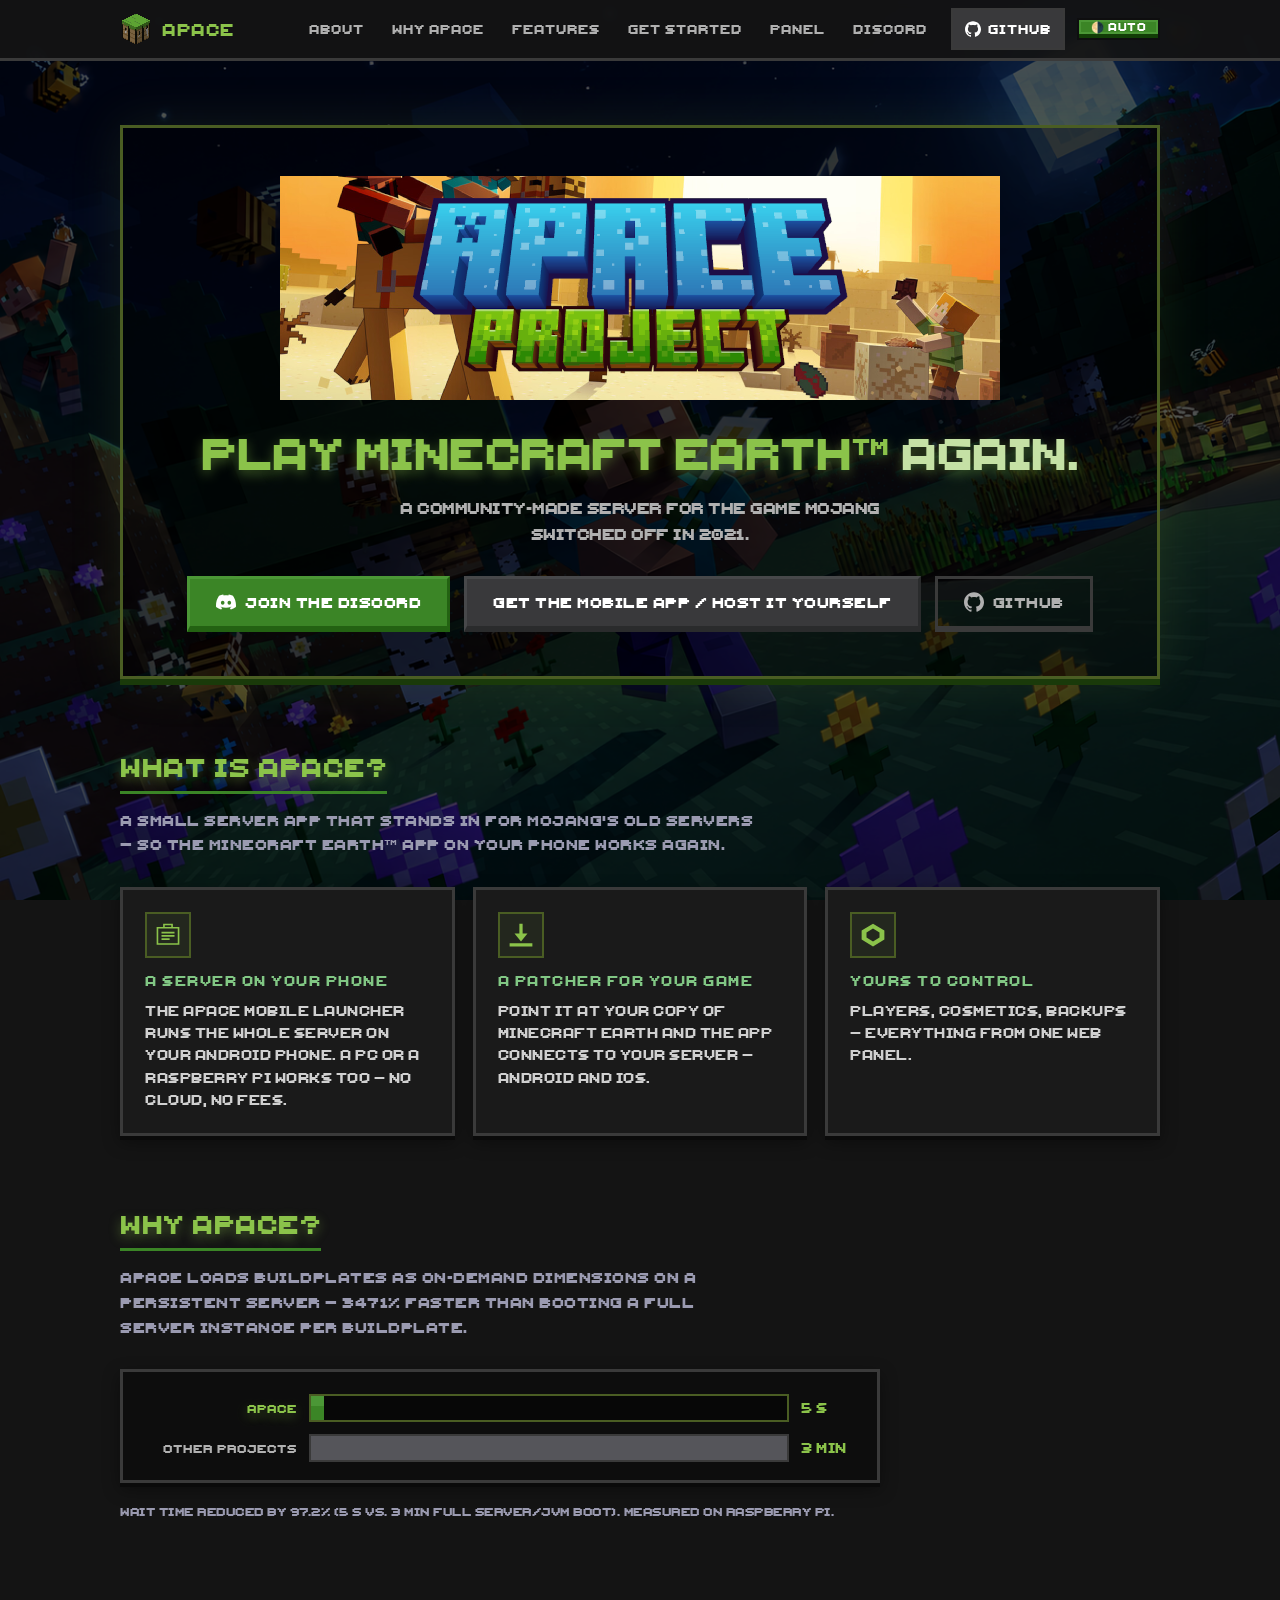
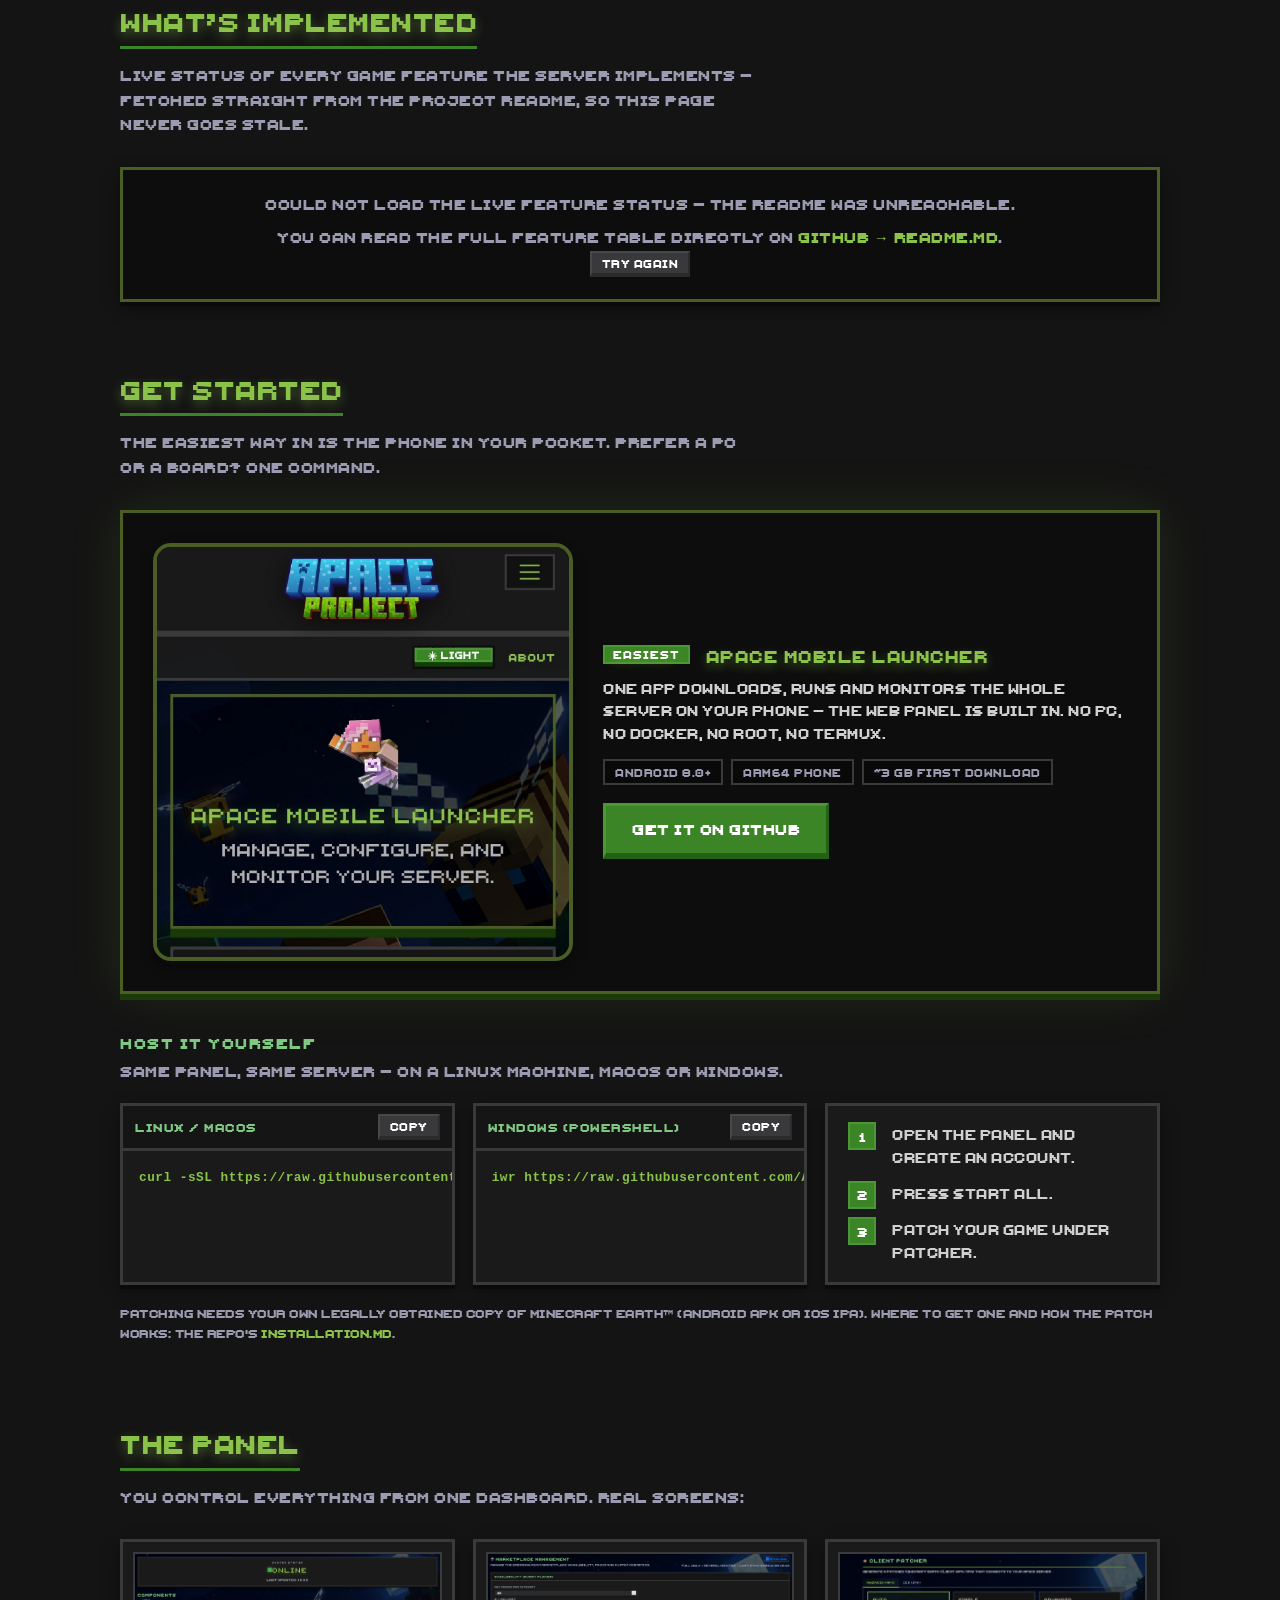
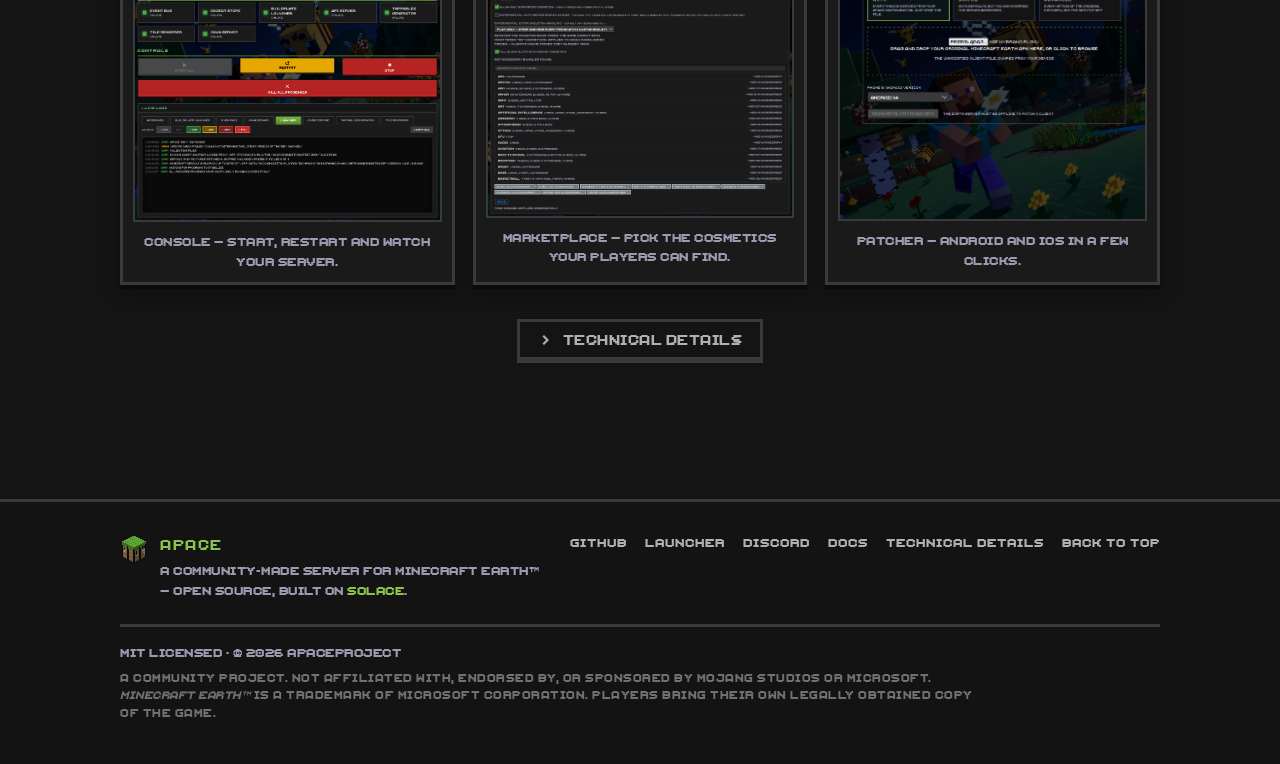
==== index.html @ 89db1a1d "SEO (canonical, twitter cards, JSON-LD, robots, sitemap, theme-color, perf hints) + live "What's imp" ====
<!DOCTYPE html>
<html lang="en">
<head>
  <meta charset="utf-8">
  <meta name="viewport" content="width=device-width, initial-scale=1.0">
  <title>Apace — Self-Hosted Minecraft Earth Server (Android &amp; iOS)</title>
  <meta name="description" content="Apace is a free, community-made, self-hosted Minecraft Earth™ server. Run your own private server on Android, a PC or a Raspberry Pi, patch your app and play again with friends.">
  <meta name="author" content="ApaceProject">
  <meta name="generator" content="hand-coded static site (no build system)">
  <link rel="canonical" href="https://apaceproject.github.io/">
  <link rel="icon" type="image/png" href="assets/Apace_Favicon.png">
  <meta property="og:title" content="Apace — Self-Hosted Minecraft Earth Server (Android &amp; iOS)">
  <meta property="og:description" content="A free, community-made, self-hosted Minecraft Earth™ server. Run your own private server on Android, a PC or a Raspberry Pi, patch your app and play again with friends.">
  <meta property="og:type" content="website">
  <meta property="og:url" content="https://apaceproject.github.io/">
  <meta property="og:image" content="https://apaceproject.github.io/assets/Apace_Banner.png">
  <meta property="og:site_name" content="Apace">
  <meta name="twitter:card" content="summary_large_image">
  <meta name="twitter:title" content="Apace — Self-Hosted Minecraft Earth Server (Android &amp; iOS)">
  <meta name="twitter:description" content="A free, community-made, self-hosted Minecraft Earth™ server. Run your own private server on Android, a PC or a Raspberry Pi, patch your app and play again with friends.">
  <meta name="twitter:image" content="https://apaceproject.github.io/assets/Apace_Banner.png">
  <!-- Theme colors follow the system: the default palette is the dark charcoal
       one, and the system-dark palette (html.dark / dusk jungle green) is what
       auto mode applies when prefers-color-scheme is dark. -->
  <meta name="theme-color" media="(prefers-color-scheme: light)" content="#141414">
  <meta name="theme-color" media="(prefers-color-scheme: dark)" content="#2b3a1f">
  <script type="application/ld+json">
  {
    "@context": "https://schema.org",
    "@graph": [
      {
        "@type": "WebSite",
        "@id": "https://apaceproject.github.io/#website",
        "url": "https://apaceproject.github.io/",
        "name": "Apace",
        "description": "A community-made, self-hosted Minecraft Earth server.",
        "publisher": { "@id": "https://apaceproject.github.io/#app" }
      },
      {
        "@type": "SoftwareApplication",
        "@id": "https://apaceproject.github.io/#app",
        "name": "Apace",
        "url": "https://apaceproject.github.io/",
        "applicationCategory": "ServerApplication",
        "operatingSystem": "Android, Linux, macOS, Windows",
        "softwareVersion": "0.1",
        "description": "A free, community-made, self-hosted Minecraft Earth™ server. Run your own private server on Android, a PC or a Raspberry Pi, patch the Minecraft Earth app on Android or iOS, and play again with friends.",
        "license": "https://spdx.org/licenses/MIT.html",
        "author": { "@type": "Organization", "name": "ApaceProject", "url": "https://github.com/ApaceProject" },
        "offers": { "@type": "Offer", "price": "0", "priceCurrency": "USD" }
      }
    ]
  }
  </script>
  <!-- Perf: the Minecraft faces live in CSS, so they are late-discovered;
       preload both (they are the primary text font, ~250 KB combined).
       crossorigin is required on font preloads even when same-origin. -->
  <link rel="preload" as="font" type="font/ttf" href="assets/fonts/minecraftfive-regular.ttf" crossorigin>
  <link rel="preload" as="font" type="font/ttf" href="assets/fonts/minecraftfive-bold.ttf" crossorigin>
  <!-- The "What's implemented" section fetches the README from here at runtime -->
  <link rel="preconnect" href="https://raw.githubusercontent.com" crossorigin>
  <link rel="stylesheet" href="style.css">
  <script>
    // Theme button — same mechanism as the Apace panel: html.dark class +
    // localStorage("darkMode"). Runs before first paint to avoid a flash.
    // The button CYCLES: light -> dark -> auto (follow the system) -> light.
    // Default (no stored choice) is AUTO: the site follows the system's
    // light/dark scheme, live. Clicking cycles to a locked theme and back.
    (function () {
      var root = document.documentElement;
      var mq = window.matchMedia ? window.matchMedia('(prefers-color-scheme: dark)') : null;

      function readMode() {
        try {
          var v = localStorage.getItem('darkMode');
          return v === 'true' ? 'dark' : (v === 'false' ? 'light' : 'auto');
        } catch (e) { return 'auto'; }
      }

      function applyAuto() {
        root.classList.toggle('dark', !!(mq && mq.matches));
      }

      function setMode(mode) {
        try {
          localStorage.setItem('darkMode', mode === 'dark' ? 'true' : mode === 'light' ? 'false' : 'auto');
        } catch (e) {}
        root.classList.toggle('theme-auto', mode === 'auto');
        if (mode === 'auto') { applyAuto(); }
        else { root.classList.toggle('dark', mode === 'dark'); }
        refreshTitle();
      }

      function refreshTitle() {
        var btn = document.querySelector('.theme-btn');
        if (btn) {
          btn.title = 'Theme: ' + readMode()
            + (readMode() === 'auto' ? ' (follows your system)' : '')
            + ' — click to cycle light / dark / auto';
        }
      }

      var mode = readMode();
      root.classList.toggle('theme-auto', mode === 'auto');
      if (mode === 'dark') { root.classList.add('dark'); }
      else if (mode === 'light') { root.classList.remove('dark'); }
      else { applyAuto(); }

      // While in auto, keep following live system theme changes.
      if (mq) {
        var onChange = function () { if (readMode() === 'auto') applyAuto(); };
        if (mq.addEventListener) { mq.addEventListener('change', onChange); }
        else if (mq.addListener) { mq.addListener(onChange); }
      }

      window.toggleDarkMode = function () {
        var next = mode === 'light' ? 'dark' : (mode === 'dark' ? 'auto' : 'light');
        mode = next;
        setMode(next);
      };

      if (document.readyState === 'loading') {
        document.addEventListener('DOMContentLoaded', refreshTitle);
      } else {
        refreshTitle();
      }
    })();
  </script>
</head>
<body id="top">
  <a class="skip-link" href="#main">Skip to content</a>

  <!-- ============================== NAV ============================== -->
  <header class="topnav">
    <nav class="container topnav-inner" aria-label="Main">
      <a class="brand" href="#top">
        <img src="assets/Apace_Favicon_Compact.png" alt="" width="32" height="32">
        <span>Apace</span>
      </a>
      <button class="nav-toggle" type="button" aria-expanded="false" aria-controls="navlinks" aria-label="Toggle navigation">
        <span></span><span></span><span></span>
      </button>
      <div class="nav-links" id="navlinks">
        <a href="#about">About</a>
        <a href="#why">Why Apace</a>
        <a href="#features">Features</a>
        <a href="#start">Get started</a>
        <a href="#panel">Panel</a>
        <a href="https://discord.gg/5K8HJukMSX" target="_blank" rel="noopener">Discord</a>
        <a class="nav-github" href="https://github.com/ApaceProject/Apace" target="_blank" rel="noopener">
          <svg viewBox="0 0 24 24" aria-hidden="true" focusable="false"><path fill="currentColor" d="M12 .297c-6.63 0-12 5.373-12 12 0 5.303 3.438 9.8 8.205 11.385.6.113.82-.258.82-.577 0-.285-.01-1.04-.015-2.04-3.338.724-4.042-1.61-4.042-1.61C4.422 18.07 3.633 17.7 3.633 17.7c-1.087-.744.084-.729.084-.729 1.205.084 1.838 1.236 1.838 1.236 1.07 1.835 2.809 1.305 3.495.998.108-.776.417-1.305.76-1.605-2.665-.3-5.466-1.332-5.466-5.93 0-1.31.465-2.38 1.235-3.22-.135-.303-.54-1.523.105-3.176 0 0 1.005-.322 3.3 1.23.96-.267 1.98-.399 3-.405 1.02.006 2.04.138 3 .405 2.28-1.552 3.285-1.23 3.285-1.23.645 1.653.24 2.873.12 3.176.765.84 1.23 1.91 1.23 3.22 0 4.61-2.805 5.625-5.475 5.92.42.36.81 1.096.81 2.22 0 1.606-.015 2.896-.015 3.286 0 .315.21.69.825.57C20.565 22.092 24 17.592 24 12.297c0-6.627-5.373-12-12-12"/></svg>
          GitHub
        </a>
        <button class="theme-btn" type="button" onclick="toggleDarkMode()" title="Theme — click to cycle light / dark / auto">
          <span class="dmb-moon">☀ LIGHT</span>
          <span class="dmb-sun">🌙 DARK</span>
          <span class="dmb-auto">🌗 AUTO</span>
        </button>
      </div>
    </nav>
  </header>

  <main id="main">
    <!-- ============================== HERO ============================== -->
    <section class="hero">
      <div class="container">
        <div class="hero-panel">
          <img class="hero-banner" src="assets/Apace_Banner.png"
               alt="Apace banner artwork" width="2048" height="638" fetchpriority="high">
          <h1>Play Minecraft Earth&trade; <span class="glow">again.</span></h1>
          <p class="lead">
            A community-made server for the game Mojang switched off in 2021.
          </p>
          <div class="hero-actions">
            <a class="btn btn-primary btn-lg" href="https://discord.gg/5K8HJukMSX" target="_blank" rel="noopener">
              <svg class="btn-icon" viewBox="0 0 24 24" aria-hidden="true" focusable="false"><path fill="currentColor" d="M20.317 4.3698a19.7913 19.7913 0 00-4.8851-1.5152.0741.0741 0 00-.0785.0371c-.211.3753-.4447.8648-.6083 1.2495-1.8447-.2762-3.68-.2762-5.4868 0-.1636-.3933-.4058-.8742-.6177-1.2495a.077.077 0 00-.0785-.037 19.7363 19.7363 0 00-4.8852 1.515.0699.0699 0 00-.0321.0277C.5334 9.0458-.319 13.5799.0992 18.0578a.0824.0824 0 00.0312.0561c2.0528 1.5076 4.0413 2.4228 5.9929 3.0294a.0777.0777 0 00.0842-.0276c.4616-.6304.8731-1.2952 1.226-1.9942a.076.076 0 00-.0416-.1057c-.6528-.2476-1.2743-.5495-1.8722-.8923a.077.077 0 01-.0076-.1277c.1258-.0943.2517-.1923.3718-.2914a.0743.0743 0 01.0776-.0105c3.9278 1.7933 8.18 1.7933 12.0614 0a.0739.0739 0 01.0785.0095c.1202.099.246.1981.3728.2924a.077.077 0 01-.0066.1276 12.2986 12.2986 0 01-1.873.8914.0766.0766 0 00-.0407.1067c.3604.698.7719 1.3628 1.225 1.9932a.076.076 0 00.0842.0286c1.961-.6067 3.9495-1.5219 6.0023-3.0294a.077.077 0 00.0313-.0552c.5004-5.177-.8382-9.6739-3.5485-13.6604a.061.061 0 00-.0312-.0286zM8.02 15.3312c-1.1825 0-2.1569-1.0857-2.1569-2.419 0-1.3332.9555-2.4189 2.157-2.4189 1.2108 0 2.1757 1.0952 2.1568 2.419 0 1.3332-.9555 2.4189-2.1569 2.4189zm7.9748 0c-1.1825 0-2.1569-1.0857-2.1569-2.419 0-1.3332.9554-2.4189 2.1569-2.4189 1.2108 0 2.1757 1.0952 2.1568 2.419 0 1.3332-.946 2.4189-2.1568 2.4189Z"/></svg>
              Join the Discord
            </a>
            <a class="btn btn-secondary btn-lg" href="#start">Get the mobile app / Host it yourself</a>
            <a class="btn btn-ghost btn-lg" href="https://github.com/ApaceProject/Apace" target="_blank" rel="noopener">
              <svg class="btn-icon" viewBox="0 0 24 24" aria-hidden="true" focusable="false"><path fill="currentColor" d="M12 .297c-6.63 0-12 5.373-12 12 0 5.303 3.438 9.8 8.205 11.385.6.113.82-.258.82-.577 0-.285-.01-1.04-.015-2.04-3.338.724-4.042-1.61-4.042-1.61C4.422 18.07 3.633 17.7 3.633 17.7c-1.087-.744.084-.729.084-.729 1.205.084 1.838 1.236 1.838 1.236 1.07 1.835 2.809 1.305 3.495.998.108-.776.417-1.305.76-1.605-2.665-.3-5.466-1.332-5.466-5.93 0-1.31.465-2.38 1.235-3.22-.135-.303-.54-1.523.105-3.176 0 0 1.005-.322 3.3 1.23.96-.267 1.98-.399 3-.405 1.02.006 2.04.138 3 .405 2.28-1.552 3.285-1.23 3.285-1.23.645 1.653.24 2.873.12 3.176.765.84 1.23 1.91 1.23 3.22 0 4.61-2.805 5.625-5.475 5.92.42.36.81 1.096.81 2.22 0 1.606-.015 2.896-.015 3.286 0 .315.21.69.825.57C20.565 22.092 24 17.592 24 12.297c0-6.627-5.373-12-12-12"/></svg>
              GitHub
            </a>
          </div>
        </div>
      </div>
    </section>

    <!-- ============================= ABOUT ============================== -->
    <section id="about" class="section">
      <div class="container">
        <h2>What is Apace?</h2>
        <p class="section-sub">
          A small server app that stands in for Mojang's old servers — so the
          Minecraft Earth&trade; app on your phone works again.
        </p>
        <div class="grid cards-3">
          <article class="card">
            <div class="icon-box">
              <svg viewBox="0 0 16 16" aria-hidden="true" focusable="false"><path fill="currentColor" d="M5 1h6v2h4v11H1V3h4V1zm1 1v1h4V2H6zM2 4v9h12V4H2zm2 2h8v1H4V6zm0 2h8v1H4V8zm0 2h5v1H4v-1z"/></svg>
            </div>
            <h3>A server on your phone</h3>
            <p>The Apace Mobile Launcher runs the whole server on your Android phone. A PC or a Raspberry Pi works too — no cloud, no fees.</p>
          </article>
          <article class="card">
            <div class="icon-box">
              <svg viewBox="0 0 16 16" aria-hidden="true" focusable="false"><path fill="currentColor" d="M7 1h2v6h3l-4 5-4-5h3zM1 13h14v2H1z"/></svg>
            </div>
            <h3>A patcher for your game</h3>
            <p>Point it at your copy of Minecraft Earth and the app connects to your server — Android and iOS.</p>
          </article>
          <article class="card">
            <div class="icon-box">
              <svg viewBox="0 0 16 16" aria-hidden="true" focusable="false"><path fill="currentColor" fill-rule="evenodd" d="M8 1l7 4.2v5.6L8 15 1 10.8V5.2L8 1zm0 3L4 6.4v3.2L8 12l4-2.4V6.4L8 4z"/></svg>
            </div>
            <h3>Yours to control</h3>
            <p>Players, cosmetics, backups — everything from one web panel.</p>
          </article>
        </div>
      </div>
    </section>

    <!-- ============================ WHY APACE =========================== -->
    <section id="why" class="section">
      <div class="container">
        <h2>Why Apace?</h2>
        <p class="section-sub">
          Apace loads buildplates as on-demand dimensions on a persistent server — 3471% faster than booting a full server instance per buildplate.
        </p>
        <div class="chart" role="img" aria-label="Buildplate load time comparison: Apace 5 seconds, Other Projects 3 minutes">
          <div class="bar-row top">
            <span class="bar-label">Apace</span>
            <div class="bar-track"><div class="bar-fill" style="width:2.8%"></div></div>
            <span class="bar-count">5 s</span>
          </div>
          <div class="bar-row">
            <span class="bar-label">Other Projects</span>
            <div class="bar-track"><div class="bar-fill alt" style="width:100%"></div></div>
            <span class="bar-count">3 min</span>
          </div>
        </div>
        <p class="small-note">
          Wait time reduced by 97.2% (5&nbsp;s vs. 3&nbsp;min full server/JVM boot). Measured on Raspberry Pi.
        </p>
      </div>
    </section>

    <!-- ===================== WHAT'S IMPLEMENTED ========================= -->
    <!-- Live feature status, parsed from the repo README at runtime.
         Static placeholder below is what you get without JS / before
         the fetch resolves; features.js replaces it after page load. -->
    <section id="features" class="section">
      <div class="container">
        <h2>What&rsquo;s implemented</h2>
        <p class="section-sub">
          Live status of every game feature the server implements — fetched
          straight from the project README, so this page never goes stale.
        </p>
        <div class="feat-status" id="featStatus" aria-live="polite">
          <div class="feat-msg">
            <p>Feature status loads after the page renders. No JavaScript?
            Read the <a href="https://github.com/ApaceProject/Apace#features" target="_blank" rel="noopener">feature table on GitHub</a>.</p>
          </div>
        </div>
      </div>
    </section>

    <!-- ============================= START ============================== -->
    <section id="start" class="section">
      <div class="container">
        <h2>Get started</h2>
        <p class="section-sub">
          The easiest way in is the phone in your pocket. Prefer a PC or a board?
          One command.
        </p>

        <!-- ─── 1 · The mobile app — the flagship path ─── -->
        <div class="app-hero" id="mobile-app">
          <div class="phone-frame">
            <img src="assets/launcher-app.jpg" alt="Apace Mobile Launcher running on an Android phone: app header, welcome banner and getting-started card" width="1216" height="1210" loading="lazy">
          </div>
          <div class="app-hero-copy">
            <h3><span class="badge">Easiest</span> Apace Mobile Launcher</h3>
            <p>
              One app downloads, runs and monitors the whole server on your phone —
              the web panel is built in. No PC, no Docker, no root, no Termux.
            </p>
            <ul class="chips" aria-label="Requirements">
              <li>Android 8.0+</li>
              <li>ARM64 phone</li>
              <li>~3&nbsp;GB first download</li>
            </ul>
            <div class="hero-actions app-actions">
              <a class="btn btn-primary btn-lg" href="https://github.com/ApaceProject/Apace-Launcher" target="_blank" rel="noopener">Get it on GitHub</a>
            </div>
          </div>
        </div>

        <!-- ─── 2 · Self-hosting ─── -->
        <div class="host-block">
          <h3>Host it yourself</h3>
          <p class="host-sub">
            Same panel, same server — on a Linux machine, macOS or Windows.
          </p>
          <div class="grid cards-3 start-grid">
            <div class="codeblock">
              <div class="codeblock-head">
                <span>Linux / macOS</span>
                <button class="btn btn-sm btn-secondary" type="button" data-copy="curl -sSL https://raw.githubusercontent.com/ApaceProject/Apace/main/install.sh | bash">Copy</button>
              </div>
              <pre><code>curl -sSL https://raw.githubusercontent.com/ApaceProject/Apace/main/install.sh | bash</code></pre>
            </div>
            <div class="codeblock">
              <div class="codeblock-head">
                <span>Windows (PowerShell)</span>
                <button class="btn btn-sm btn-secondary" type="button" data-copy="iwr https://raw.githubusercontent.com/ApaceProject/Apace/main/install.ps1 | iex">Copy</button>
              </div>
              <pre><code>iwr https://raw.githubusercontent.com/ApaceProject/Apace/main/install.ps1 | iex</code></pre>
            </div>
            <div class="start-steps">
              <ol class="steps">
                <li>Open the panel and create an account.</li>
                <li>Press <strong>Start All</strong>.</li>
                <li>Patch your game under <strong>Patcher</strong>.</li>
              </ol>
            </div>
          </div>
          <p class="small-note">
            Patching needs your own legally obtained copy of Minecraft Earth&trade;
            (Android APK or iOS IPA). Where to get one and how the patch works:
            the repo's
            <a href="https://github.com/ApaceProject/Apace/blob/main/Installation.md" target="_blank" rel="noopener">Installation.md</a>.
          </p>
        </div>
      </div>
    </section>

    <!-- ============================= PANEL ============================== -->
    <section id="panel" class="section">
      <div class="container">
        <h2>The panel</h2>
        <p class="section-sub">
          You control everything from one dashboard. Real screens:
        </p>
        <div class="shots">
          <figure class="shot">
            <img src="assets/panel-console.png" alt="Apace web panel console: system status, controls and live server logs" width="1426" height="1246" loading="lazy">
            <figcaption>Console — start, restart and watch your server.</figcaption>
          </figure>
          <figure class="shot">
            <img src="assets/panel-marketplace.png" alt="Apace web panel marketplace manager for cosmetics and character creator bundles" width="1455" height="1248" loading="lazy">
            <figcaption>Marketplace — pick the cosmetics your players can find.</figcaption>
          </figure>
          <figure class="shot">
            <img src="assets/panel-patcher.png" alt="Apace web panel patcher page for preparing Android and iOS game clients" width="1253" height="1090" loading="lazy">
            <figcaption>Patcher — Android and iOS in a few clicks.</figcaption>
          </figure>
        </div>
      </div>
    </section>

    <!-- ==================== TECHNICAL DETAILS (hidden) =================== -->
    <div class="tech-wrap" id="tech-details">
      <div class="container">
        <button class="btn btn-ghost tech-toggle" type="button" aria-expanded="false" aria-controls="techPanel">
          <svg class="chev" viewBox="0 0 16 16" aria-hidden="true" focusable="false"><path fill="currentColor" d="M6 3l5 5-5 5-1.5-1.5L8 8 4.5 4.5 6 3z"/></svg>
          Technical details
        </button>
        <div class="tech-panel" id="techPanel" hidden>
          <p class="tech-lead">
            For the curious and the skeptical — what is actually running when you
            press Start.
          </p>
          <div class="grid cards-3">
            <article class="card">
              <h3>Server stack</h3>
              <p>An ASP.NET&nbsp;Core (.NET&nbsp;10) web panel and API, with a Fabric mod
              running inside a Minecraft Java server as the game backbone. Ships as
              Docker images (<code>ghcr.io/apaceproject/apace</code>), deploys via
              Docker Compose or the install script, and can update itself in place
              from the panel. Ports: <code>5000</code> panel · <code>1808</code> API ·
              <code>19132/udp</code> Bedrock join.</p>
            </article>
            <article class="card">
              <h3>Client patcher</h3>
              <p>Rebuilds your own copy of Minecraft Earth&trade; 0.33.0: apktool
              decode/rebuild, <code>aapt2</code> + <code>zipalign</code> shipped in the
              image, uber-apk-signer re-sign. Every server endpoint is rewritten —
              locator, XAL/SISU sign-in, Xbox&nbsp;Live, PlayFab. On iOS the IPA is
              re-packed and its binaries pseudo-signed with <code>ldid</code> so the
              Xbox keychain entitlements survive a Sideloadly/SideStore re-sign.</p>
            </article>
            <article class="card">
              <h3>Mobile launcher</h3>
              <p>An Android app that boots Ubuntu ARM64 under PRoot, adds OpenJDK&nbsp;17
              and the .NET&nbsp;10 runtime, then runs the real server and shows the panel
              in an immersive WebView. The Dev channel applies the full
              <code>ghcr.io</code> image filesystem (layer-cached, so updates download
              only what changed). <code>targetSdk 28</code> is intentional — like
              Termux, so PRoot may <code>exec()</code> from app storage.</p>
            </article>
            <article class="card">
              <h3>Continuous builds</h3>
              <p>GitHub&nbsp;Actions builds a multi-arch (amd64&nbsp;+&nbsp;arm64) Docker image on
              every push to <code>dev</code>, and the launcher APK on every push to the
              launcher repo. Every change lands in public history — nothing ships
              from a black box.</p>
            </article>
            <article class="card">
              <h3>Open source</h3>
              <p>MIT-licensed, community-driven, built on
              <a href="https://github.com/Earth-Restored/Solace" target="_blank" rel="noopener">Solace</a>.
              Third-party components (PRoot, Ubuntu, .NET, OpenJDK) stay under their
              own licenses.</p>
            </article>
          </div>
        </div>
      </div>
    </div>
  </main>

  <!-- ============================== FOOTER ============================ -->
  <footer class="footer">
    <div class="container footer-inner">
      <div class="footer-brand">
        <img src="assets/Apace_Favicon_Compact.png" alt="" width="28" height="28">
        <div>
          <strong>Apace</strong>
          <p>A community-made server for Minecraft Earth&trade; — open source, built on <a href="https://github.com/Earth-Restored/Solace" target="_blank" rel="noopener">Solace</a>.</p>
        </div>
      </div>
      <nav class="footer-links" aria-label="Footer">
        <a href="https://github.com/ApaceProject/Apace" target="_blank" rel="noopener">GitHub</a>
        <a href="https://github.com/ApaceProject/Apace-Launcher" target="_blank" rel="noopener">Launcher</a>
        <a href="https://discord.gg/5K8HJukMSX" target="_blank" rel="noopener">Discord</a>
        <a href="https://github.com/ApaceProject/Apace/blob/main/README.md" target="_blank" rel="noopener">Docs</a>
        <a href="#tech-details">Technical details</a>
        <a href="#top">Back to top</a>
      </nav>
      <div class="footer-bottom">
        <div class="footer-legal">
          <p>MIT Licensed &middot; &copy; <span id="year">2026</span> ApaceProject</p>
          <p class="disclaimer">
            A community project. Not affiliated with, endorsed by, or sponsored by Mojang Studios or Microsoft.
            <em>Minecraft Earth&trade;</em> is a trademark of Microsoft Corporation. Players bring their own legally obtained copy of the game.
          </p>
        </div>
      </div>
    </div>
  </footer>

  <script>
    (function () {
      'use strict';
      // Mobile navigation
      var toggle = document.querySelector('.nav-toggle');
      var links = document.getElementById('navlinks');
      if (toggle && links) {
        toggle.addEventListener('click', function () {
          var open = links.classList.toggle('open');
          toggle.setAttribute('aria-expanded', open ? 'true' : 'false');
        });
        links.addEventListener('click', function (e) {
          if (e.target && e.target.tagName === 'A') {
            links.classList.remove('open');
            toggle.setAttribute('aria-expanded', 'false');
          }
        });
      }
      // Copy buttons on code blocks
      document.querySelectorAll('[data-copy]').forEach(function (btn) {
        btn.addEventListener('click', function () {
          var text = btn.getAttribute('data-copy');
          var done = function () {
            var old = btn.textContent;
            btn.textContent = '\u2713 Copied';
            btn.disabled = true;
            setTimeout(function () { btn.textContent = old; btn.disabled = false; }, 1600);
          };
          if (navigator.clipboard && navigator.clipboard.writeText) {
            navigator.clipboard.writeText(text).then(done, done);
          } else {
            var ta = document.createElement('textarea');
            ta.value = text;
            document.body.appendChild(ta);
            ta.select();
            try { document.execCommand('copy'); } catch (err) {}
            document.body.removeChild(ta);
            done();
          }
        });
      });
      // Technical details — click-to-reveal (collapsed by default, never
      // reachable by scrolling alone)
      var techBtn = document.querySelector('.tech-toggle');
      var techPanel = document.getElementById('techPanel');
      function openTech() {
        if (!techBtn || !techPanel || !techPanel.hidden) return;
        techPanel.hidden = false;
        techBtn.setAttribute('aria-expanded', 'true');
        techBtn.classList.add('open');
      }
      function closeTech() {
        if (!techBtn || !techPanel || techPanel.hidden) return;
        techPanel.hidden = true;
        techBtn.setAttribute('aria-expanded', 'false');
        techBtn.classList.remove('open');
      }
      if (techBtn && techPanel) {
        techBtn.addEventListener('click', function () {
          if (techPanel.hidden) { openTech(); } else { closeTech(); }
        });
        // Opening via the footer link / a shared #tech-details link still
        // requires the reveal to happen — expand when the hash targets it.
        var checkHash = function () {
          if (location.hash === '#tech-details') { openTech(); }
        };
        window.addEventListener('hashchange', checkHash);
        checkHash();
      }
      // Footer year
      var year = document.getElementById('year');
      if (year) year.textContent = String(new Date().getFullYear());
    })();
  </script>
  <!-- Live "What's implemented" section — deferred, never blocks render -->
  <script src="features.js" defer></script>
</body>
</html>
---- style.css ----
/* ============================================================
   Apace landing — style.css (redesign)
   Same panel identity (dark jungle green, pixel bevels, Minecraft
   font) — lighter content, more air, simpler shapes.
     bg #141414 · surface #1a1a1a · borders #3a3a3a
     primary #3B8526 / hover #4B9736 / active #236212
     accent text #8bc34a (hover #aed581) · headings #81c784
     muted #9a9ab0 · lead #b0b0b0
   ============================================================ */

/* ---------- Fonts: same Minecraft Five faces the panel loads (local) ---------- */
@font-face {
    font-family: 'Minecraft';
    src: url('assets/fonts/minecraftfive-regular.ttf') format('truetype');
    font-weight: 400;
    font-style: normal;
    font-display: swap;
}

@font-face {
    font-family: 'Minecraft';
    src: url('assets/fonts/minecraftfive-bold.ttf') format('truetype');
    font-weight: 700;
    font-style: normal;
    font-display: swap;
}

/* ---------- Tokens (Dark default) ---------- */
:root {
    --bg: #141414;
    --surface: #1a1a1a;
    --surface-2: #2a2a2a;
    --panel-tint: rgba(0, 0, 0, 0.35);
    --overlay: rgba(0, 0, 0, 0.68);
    --nav-bg: rgba(20, 20, 20, 0.92);
    --nav-mobile-bg: rgba(20, 20, 20, 0.98);
    --footer-bg: rgba(20, 20, 20, 0.95);
    --bg-image: url('assets/backgrounds/dark.png');
    --btn-2: #39393B;
    --btn-2-hover: #47484A;
    --btn-2-active: #2A2B2C;
    --btn-2-text: #fff;
    --border: #3a3a3a;
    --border-accent: #4a5d23;
    --primary: #3B8526;
    --primary-hover: #4B9736;
    --primary-active: #236212;
    --accent: #8bc34a;
    --accent-hover: #aed581;
    --accent-soft: #81c784;
    --hero-glow-word: #c5e1a5;
    --text: #e0e0e0;
    --text-body: #d0d0d0;
    --muted: #9a9ab0;
    --lead: #b0b0b0;
    --disclaimer: #707070;
    --icon-box-bg: rgba(139, 195, 74, 0.08);
    --code-head-bg: rgba(0, 0, 0, 0.2);
    --track-bg: rgba(0, 0, 0, 0.45);
    --chip-bg: rgba(0, 0, 0, 0.3);
    --bar-alt: #55555a;
    --glow: 0 4px 12px rgba(139, 195, 74, 0.4);
    --shadow-card: 0 4px 0 #0a0a0a, 0 6px 16px rgba(0, 0, 0, 0.4);
    --shadow-hero: 0 6px 0 #1a3a0a, 0 0 50px rgba(139, 195, 74, 0.12);
    --font: 'Minecraft', 'Helvetica Neue', Helvetica, Arial, sans-serif;
}

/* ---------- Dusk theme (html.dark) — the Apace panel's alternate theme,
   toggled by the same .dark class + localStorage("darkMode") as the panel ---------- */
html.dark {
    --bg: #2b3a1f;
    --surface: #38492a;
    --surface-2: #2f3d24;
    --panel-tint: rgba(40, 54, 28, 0.92);
    --overlay: rgba(20, 30, 10, 0.35);
    --nav-bg: rgba(40, 54, 28, 0.95);
    --nav-mobile-bg: rgba(40, 54, 28, 0.98);
    --footer-bg: rgba(40, 54, 28, 0.95);
    --bg-image: linear-gradient(rgba(20, 30, 10, 0.55), rgba(20, 30, 10, 0.55)),
        url('assets/backgrounds/light.png');
    --btn-2: #46562f;
    --btn-2-hover: #566b39;
    --btn-2-active: #354421;
    --btn-2-text: #eef0e6;
    --border: #5a6a3a;
    --border-accent: #6a7a45;
    --primary: #3B8526;
    --primary-hover: #4B9736;
    --primary-active: #236212;
    --accent: #cdeb8a;
    --accent-hover: #d4ff7a;
    --accent-soft: #cdeb8a;
    --hero-glow-word: #d4ff7a;
    --text: #eef0e6;
    --text-body: #dfe4cd;
    --muted: #a8b18a;
    --lead: #cfd8be;
    --disclaimer: #7d8660;
    --icon-box-bg: rgba(206, 235, 138, 0.1);
    --code-head-bg: rgba(0, 0, 0, 0.15);
    --track-bg: rgba(0, 0, 0, 0.3);
    --chip-bg: rgba(0, 0, 0, 0.25);
    --bar-alt: #6a7a52;
    --glow: 0 4px 12px rgba(206, 235, 138, 0.35);
    --shadow-card: 0 6px 0 #1c2613, 0 8px 20px rgba(0, 0, 0, 0.3);
    --shadow-hero: 0 6px 0 #24331a, 0 0 50px rgba(206, 235, 138, 0.12);
}

/* ---------- Base ---------- */
*, *::before, *::after { box-sizing: border-box; }

html {
    font-size: 15px;
    scroll-behavior: smooth;
}

body {
    margin: 0;
    font-family: var(--font);
    font-weight: 700;
    letter-spacing: 0.5px;
    line-height: 1.65;
    color: var(--text);
    background: var(--bg);
    background-image: var(--bg-image);
    background-size: cover;
    background-position: center;
    background-attachment: fixed;
    background-repeat: no-repeat;
    -webkit-font-smoothing: antialiased;
}

/* Same dimming overlay the panel lays over its background art */
body::before {
    content: '';
    position: fixed;
    inset: 0;
    background: var(--overlay);
    pointer-events: none;
    z-index: 0;
}

header, main, footer { position: relative; z-index: 1; }

img { max-width: 100%; height: auto; image-rendering: pixelated; }

a { color: var(--accent); text-decoration: none; }
a:hover { color: var(--accent-hover); text-decoration: underline; }

h1, h2, h3, h4 { line-height: 1.25; margin: 0 0 0.6em; }

p { margin: 0 0 1em; }

code {
    background: var(--surface-2);
    color: var(--accent);
    padding: 2px 6px;
    font-size: 0.85em;
    border: 1px solid var(--border);
    font-family: 'Courier New', Courier, monospace;
    word-break: break-all;
}

::selection { background: var(--primary); color: #fff; }

:focus-visible { outline: 2px solid var(--accent); outline-offset: 2px; }

*::-webkit-scrollbar { width: 12px; }
*::-webkit-scrollbar-track { background: var(--bg); }
*::-webkit-scrollbar-thumb { background: var(--primary); border: 3px solid var(--bg); }
*::-webkit-scrollbar-thumb:hover { background: var(--primary-hover); }

.container { max-width: 1080px; margin: 0 auto; padding: 0 20px; }

.skip-link {
    position: absolute;
    left: -9999px;
    top: 0;
    background: var(--surface);
    color: var(--accent);
    padding: 8px 16px;
    border: 3px solid var(--border);
    z-index: 200;
}
.skip-link:focus { left: 8px; top: 8px; }

/* ---------- Top navigation ---------- */
.topnav {
    position: sticky;
    top: 0;
    z-index: 100;
    background: var(--nav-bg);
    backdrop-filter: blur(4px);
    border-bottom: 3px solid var(--border);
}

.topnav-inner {
    display: flex;
    align-items: center;
    justify-content: space-between;
    gap: 16px;
    min-height: 58px;
}

.brand {
    display: inline-flex;
    align-items: center;
    gap: 10px;
    font-size: 1.15rem;
    letter-spacing: 1.5px;
    text-transform: uppercase;
    color: var(--accent);
}
.brand:hover { color: var(--accent-hover); text-decoration: none; }
.brand img { width: 32px; height: 32px; }

.nav-links {
    display: flex;
    align-items: center;
    gap: 4px;
}

.nav-links a {
    color: var(--lead);
    padding: 8px 12px;
    text-transform: uppercase;
    font-size: 0.85rem;
    letter-spacing: 1px;
}
.nav-links a:hover { color: var(--accent); text-decoration: none; }

.nav-links a.nav-github {
    display: inline-flex;
    align-items: center;
    gap: 7px;
    margin-left: 8px;
    border: 2px solid var(--border);
    background: var(--btn-2);
    color: var(--btn-2-text);
}
.nav-links a.nav-github:hover { background: var(--btn-2-hover); color: var(--btn-2-text); }
.nav-links a.nav-github svg { width: 16px; height: 16px; }

/* ---------- Theme toggle button (copied from the panel's .theme-btn) ---------- */
.theme-btn {
    background: #3B8526;
    color: #fff;
    border-style: solid;
    border-color: transparent;
    border-width: 4px 4px 8px 4px;
    border-image: url('assets/button-accent-default.png') 4 4 8 4 / 4px 4px 8px 4px stretch;
    padding: 0 10px;
    cursor: pointer;
    font-size: 0.7rem;
    text-transform: uppercase;
    letter-spacing: 0.5px;
    transition: all 0.1s;
    margin-left: 8px;
    line-height: 1;
    border-radius: 0;
    font-family: inherit;
    font-weight: 700;
}

.theme-btn:hover { background: #4B9736; border-image-source: url('assets/button-accent-hover.png'); }
.theme-btn:active { background: #236212; border-width: 4px; border-image: url('assets/checkbox-checked-pressed.png') 4 / 4px stretch; margin-top: 4px; }

/* Sun/moon/auto label swap — like the panel's dark-mode button, plus the AUTO
   state of the light -> dark -> auto cycle; .theme-auto wins over .dark so the
   AUTO label shows even when auto currently renders the dark palette. */
.dmb-sun { display: none; }
.dmb-moon { display: inline; }
.dmb-auto { display: none; }
html.dark .dmb-moon { display: none; }
html.dark .dmb-sun { display: inline; }
html.theme-auto .dmb-moon { display: none; }
html.theme-auto .dmb-sun { display: none; }
html.theme-auto .dmb-auto { display: inline; }

.nav-toggle {
    display: none;
    background: none;
    border: 2px solid var(--border);
    padding: 8px 10px;
    cursor: pointer;
}
.nav-toggle span {
    display: block;
    width: 22px;
    height: 3px;
    background: var(--accent);
    margin: 4px 0;
}

/* ---------- Hero ---------- */
.hero { padding: 64px 0 8px; }

.hero-panel {
    background: var(--panel-tint);
    border: 3px solid var(--border-accent);
    box-shadow: var(--shadow-hero);
    padding: 48px 28px 44px;
    text-align: center;
}

.hero-banner {
    display: block;
    margin: 0 auto 24px;
    width: 100%;
    max-width: 720px;
}

.hero h1 {
    font-size: clamp(2rem, 5.5vw, 3rem);
    color: var(--accent);
    text-shadow: var(--glow);
    margin-bottom: 14px;
}

.hero h1 .glow { color: var(--hero-glow-word); }

.hero .lead {
    color: var(--lead);
    max-width: 560px;
    margin: 0 auto 28px;
    font-size: 1.08rem;
}

.hero-actions {
    display: flex;
    flex-wrap: wrap;
    justify-content: center;
    gap: 14px;
}

/* ---------- Buttons (pixel bevel, like the panel's border-image buttons) ---------- */
.btn {
    display: inline-flex;
    align-items: center;
    justify-content: center;
    gap: 9px;
    border-style: solid;
    border-width: 3px 3px 6px 3px;
    padding: 8px 18px;
    font-family: var(--font);
    font-weight: 700;
    font-size: 0.9rem;
    letter-spacing: 0.5px;
    text-transform: uppercase;
    text-decoration: none;
    cursor: pointer;
    transition: background 0.15s, border-color 0.15s, color 0.15s;
}

.btn:hover { text-decoration: none; }

.btn-primary {
    background: var(--primary);
    border-color: var(--primary-hover) var(--primary-active) var(--primary-active) var(--primary-hover);
    color: #fff;
}
.btn-primary:hover { background: var(--primary-hover); color: #fff; }
.btn-primary:active { background: var(--primary-active); border-color: var(--primary-active); transform: translateY(2px); }

.btn-secondary {
    background: var(--btn-2);
    border-color: var(--btn-2-hover) var(--btn-2-active) var(--btn-2-active) var(--btn-2-hover);
    color: var(--btn-2-text);
}
.btn-secondary:hover { background: var(--btn-2-hover); color: var(--btn-2-text); }
.btn-secondary:active { background: var(--btn-2-active); border-color: var(--btn-2-active); transform: translateY(2px); }

.btn-ghost {
    background: transparent;
    border-color: var(--border);
    color: var(--lead);
}
.btn-ghost:hover { border-color: var(--accent); color: var(--accent); }

.btn-lg { padding: 11px 26px; font-size: 1rem; }
.btn-sm { padding: 2px 10px; font-size: 0.75rem; border-width: 2px 2px 4px 2px; }

.btn:disabled { opacity: 0.7; cursor: wait; }

.btn-icon { width: 20px; height: 20px; }

/* ---------- Sections ---------- */
.section { padding: 64px 0 8px; }

.section h2 {
    font-size: 1.7rem;
    color: var(--accent);
    text-shadow: var(--glow);
    text-transform: uppercase;
    letter-spacing: 1.5px;
    display: inline-block;
    padding-bottom: 8px;
    border-bottom: 3px solid var(--primary);
    margin-bottom: 14px;
}

.section-sub {
    color: var(--muted);
    max-width: 640px;
    margin-bottom: 30px;
}

/* ---------- Cards ---------- */
.grid {
    display: grid;
    gap: 18px;
}

.cards-3 {
    grid-template-columns: repeat(auto-fit, minmax(240px, 1fr));
}

.card {
    background: var(--surface);
    border: 3px solid var(--border);
    box-shadow: var(--shadow-card);
    padding: 22px;
    transition: border-color 0.15s, transform 0.15s;
}

.card:hover { border-color: var(--border-accent); transform: translateY(-3px); }

.card h3 {
    color: var(--accent-soft);
    text-transform: uppercase;
    letter-spacing: 1.5px;
    font-size: 0.95rem;
    margin-bottom: 10px;
}

.card p { color: var(--text-body); font-size: 0.9rem; margin-bottom: 0; }

.icon-box {
    width: 46px;
    height: 46px;
    display: grid;
    place-items: center;
    background: var(--icon-box-bg);
    border: 2px solid var(--border-accent);
    margin-bottom: 14px;
}

.icon-box svg { width: 26px; height: 26px; color: var(--accent); }

/* ---------- Panel screenshots ---------- */
.shots {
    display: grid;
    grid-template-columns: repeat(auto-fit, minmax(300px, 1fr));
    gap: 18px;
}

.shot {
    margin: 0;
    background: var(--surface);
    border: 3px solid var(--border);
    box-shadow: var(--shadow-card);
    padding: 10px;
}

.shot img {
    display: block;
    width: 100%;
    height: auto;
    object-fit: cover;
    border: 2px solid var(--border);
    image-rendering: auto;
}

.shot figcaption {
    color: var(--muted);
    font-size: 0.8rem;
    margin-top: 10px;
    text-align: center;
}

/* ---------- What's implemented (live README data) ---------- */
/* Placeholder / error / loading panel */
.feat-msg {
    background: var(--panel-tint);
    border: 3px solid var(--border);
    box-shadow: var(--shadow-card);
    padding: 22px 24px;
    color: var(--muted);
    text-align: center;
}

.feat-msg p { margin: 0 0 8px; }
.feat-msg p:last-of-type { margin-bottom: 0; }

.feat-error { border-color: var(--border-accent); }

/* Donut + bars grid */
.feat-grid {
    display: grid;
    grid-template-columns: minmax(230px, 320px) 1fr;
    gap: 18px;
    align-items: stretch;
    margin-bottom: 18px;
}

.feat-donut {
    background: var(--surface);
    border: 3px solid var(--border-accent);
    box-shadow: var(--shadow-card);
    padding: 22px;
    display: flex;
    flex-direction: column;
    align-items: center;
    justify-content: center;
    gap: 10px;
    text-align: center;
}

.feat-donut-wrap { position: relative; width: 168px; height: 168px; }

.feat-donut-svg { width: 100%; height: 100%; display: block; }

.feat-donut-svg circle {
    fill: none;
    stroke-width: 11;
    transform: rotate(-90deg);
    transform-origin: 60px 60px;
}

.feat-donut-track { stroke: var(--track-bg); }

.feat-donut-fill {
    stroke: var(--accent);
    filter: drop-shadow(0 0 4px rgba(139, 195, 74, 0.45));
    stroke-linecap: butt;
    stroke-dasharray: 326.73;
    stroke-dashoffset: 326.73;              /* hidden until scrolled into view */
    transition: stroke-dashoffset 1.2s ease-out 0.15s;
}

.feat-status.animate .feat-donut-fill { stroke-dashoffset: var(--o, 326.73); }

.feat-donut-center {
    position: absolute;
    inset: 0;
    display: grid;
    place-content: center;
    gap: 2px;
    pointer-events: none;
}

.feat-pct {
    color: var(--accent);
    text-shadow: var(--glow);
    font-size: 2.2rem;
    line-height: 1;
}

.feat-pct-label {
    color: var(--muted);
    font-size: 0.72rem;
    text-transform: uppercase;
    letter-spacing: 1.5px;
}

.feat-total {
    color: var(--muted);
    font-size: 0.8rem;
    margin: 0;
}

/* Status bars — reuses the .bar-row / .bar-track pattern from "Why Apace" */
.feat-bars {
    background: var(--surface);
    border: 3px solid var(--border);
    box-shadow: var(--shadow-card);
    padding: 22px 24px 18px;
    display: grid;
    gap: 12px;
    align-content: center;
}

.feat-bars .bar-fill { width: 0; transition: width 0.9s ease-out 0.25s; }
.feat-status.animate .feat-bars .bar-fill { width: var(--w, 0%); }

.fstat-fill-done    { background: var(--accent); }
.fstat-fill-wip     { background: #d9a520; }
.fstat-fill-not     { background: #d95d5d; }
.fstat-fill-unclear { background: var(--bar-alt); }

.feat-bars-note {
    color: var(--muted);
    font-size: 0.8rem;
    margin: 4px 0 0;
}

/* Feature table */
.feat-table {
    width: 100%;
    border-collapse: collapse;
    background: var(--surface);
    border: 3px solid var(--border);
    box-shadow: var(--shadow-card);
    font-size: 0.85rem;
}

.feat-table thead th {
    text-align: left;
    background: var(--code-head-bg);
    border-bottom: 3px solid var(--border);
    color: var(--accent-soft);
    text-transform: uppercase;
    letter-spacing: 1.5px;
    font-size: 0.72rem;
    padding: 10px 14px;
}

.feat-table tbody th,
.feat-table tbody td {
    padding: 9px 14px;
    border-bottom: 2px solid var(--border);
    vertical-align: top;
}

.feat-table tbody tr:last-child th,
.feat-table tbody tr:last-child td { border-bottom: none; }

.feat-table tbody tr:hover { background: var(--icon-box-bg); }

.feat-table .feat-name {
    color: var(--text);
    font-weight: 700;
    white-space: nowrap;
}

.feat-note { color: var(--muted); font-size: 0.8rem; }

.feat-note-empty { color: var(--disclaimer); }

/* Status badges */
.fstat {
    display: inline-block;
    border: 2px solid var(--border);
    padding: 1px 8px;
    font-size: 0.72rem;
    letter-spacing: 0.5px;
    text-transform: uppercase;
    white-space: nowrap;
}

.fstat.s-done    { border-color: var(--accent);        color: var(--accent); }
.fstat.s-wip     { border-color: #d9a520;              color: #d9a520; }
.fstat.s-not     { border-color: #d95d5d;              color: #d95d5d; }
.fstat.s-unclear { border-color: var(--muted);         color: var(--muted); }

/* Section footer: branch note + refresh */
.feat-branch-note {
    color: #d9a520;
    font-size: 0.78rem;
    margin-top: 12px;
}

.feat-meta {
    display: flex;
    flex-wrap: wrap;
    align-items: center;
    gap: 10px;
    color: var(--muted);
    font-size: 0.78rem;
    margin-top: 14px;
}

.feat-meta time { color: var(--lead); }

.feat-meta .feat-refresh { margin-left: auto; }

@media (max-width: 760px) {
    .feat-grid { grid-template-columns: 1fr; }
    .feat-donut { padding: 18px; }
}

@media (max-width: 620px) {
    /* Compact table on phones: notes column collapses, tooltip carries them */
    .feat-table .feat-col-notes { display: none; }
    .feat-table .feat-name { white-space: normal; }
    .feat-meta .feat-refresh { margin-left: 0; }
}

/* ---------- Get started ---------- */
.start-grid { align-items: stretch; }

.codeblock {
    background: var(--surface);
    border: 3px solid var(--border);
    box-shadow: var(--shadow-card);
    display: flex;
    flex-direction: column;
}

.codeblock-head {
    display: flex;
    align-items: center;
    justify-content: space-between;
    gap: 12px;
    padding: 8px 12px;
    background: var(--code-head-bg);
    border-bottom: 3px solid var(--border);
    color: var(--accent-soft);
    text-transform: uppercase;
    letter-spacing: 1.5px;
    font-size: 0.78rem;
}

.codeblock pre {
    margin: 0;
    padding: 16px;
    overflow-x: auto;
    flex-grow: 1;
}

.codeblock code {
    display: block;
    background: transparent;
    border: none;
    padding: 0;
    font-size: 0.85rem;
    line-height: 1.7;
    color: var(--accent);
}

.start-steps {
    background: var(--surface);
    border: 3px solid var(--border);
    box-shadow: var(--shadow-card);
    padding: 18px 20px;
    display: flex;
    align-items: center;
}

.steps {
    list-style: none;
    counter-reset: step;
    margin: 0;
    padding: 0;
    width: 100%;
}

.steps li {
    counter-increment: step;
    position: relative;
    padding: 0 0 14px 44px;
    color: var(--text-body);
    font-size: 0.9rem;
}

.steps li:last-child { padding-bottom: 0; }

.steps li::before {
    content: counter(step);
    position: absolute;
    left: 0;
    top: -2px;
    width: 28px;
    height: 28px;
    display: grid;
    place-items: center;
    background: var(--primary);
    color: #fff;
    border: 2px solid var(--primary-hover);
    font-size: 0.85rem;
}

.small-note {
    color: var(--muted);
    font-size: 0.82rem;
    margin-top: 18px;
}

/* ---------- Why Apace: speed chart ---------- */
.chart {
    background: var(--panel-tint);
    border: 3px solid var(--border);
    box-shadow: var(--shadow-card);
    padding: 22px 24px 18px;
    display: grid;
    gap: 12px;
    max-width: 760px;
}

.bar-row {
    display: grid;
    grid-template-columns: 150px 1fr 52px;
    align-items: center;
    gap: 12px;
}

.bar-label {
    color: var(--lead);
    font-size: 0.82rem;
    text-transform: uppercase;
    letter-spacing: 1px;
    text-align: right;
}

.bar-row.top .bar-label {
    color: var(--accent);
    text-shadow: var(--glow);
}

.bar-track {
    background: var(--track-bg);
    border: 2px solid var(--border);
    height: 28px;
    overflow: hidden;
}

.bar-row.top .bar-track { border-color: var(--border-accent); }

.bar-fill {
    height: 100%;
    background: linear-gradient(180deg, var(--primary-hover) 0 40%, var(--primary) 40% 100%);
}

.bar-fill.alt { background: var(--bar-alt); }

.bar-count {
    color: var(--accent);
    font-size: 0.9rem;
    text-align: left;
}

@media (max-width: 620px) {
    .bar-row { grid-template-columns: 104px 1fr 40px; gap: 8px; }
    .bar-label { font-size: 0.7rem; }
    .bar-track { height: 22px; }
    .bar-count { font-size: 0.78rem; }
}

/* ---------- Get started: mobile app hero ---------- */
.app-hero {
    display: grid;
    grid-template-columns: minmax(280px, 420px) 1fr;
    gap: 30px;
    align-items: center;
    background: var(--panel-tint);
    border: 3px solid var(--border-accent);
    box-shadow: var(--shadow-hero);
    padding: 30px;
    margin-bottom: 40px;
}

.phone-frame {
    border: 4px solid var(--border-accent);
    border-radius: 18px;
    overflow: hidden;
    background: #000;
    box-shadow: var(--shadow-card);
}

.phone-frame img {
    display: block;
    width: 100%;
    height: auto;
    image-rendering: auto;
}

.app-hero-copy h3 {
    color: var(--accent);
    text-transform: uppercase;
    letter-spacing: 1.5px;
    font-size: 1.15rem;
    text-shadow: var(--glow);
}

.app-hero-copy p {
    color: var(--text-body);
    font-size: 0.92rem;
}

.badge {
    display: inline-block;
    background: var(--primary);
    color: #fff;
    font-size: 0.7rem;
    letter-spacing: 1px;
    text-transform: uppercase;
    border: 2px solid var(--primary-hover);
    padding: 1px 8px;
    margin-right: 10px;
    vertical-align: middle;
    transform: translateY(-2px);
}

.chips {
    list-style: none;
    display: flex;
    flex-wrap: wrap;
    gap: 8px;
    margin: 0 0 18px;
    padding: 0;
}

.chips li {
    background: var(--chip-bg);
    border: 2px solid var(--border);
    color: var(--muted);
    font-size: 0.76rem;
    letter-spacing: 0.5px;
    padding: 2px 10px;
}

.app-actions { justify-content: flex-start; }

.host-block h3 {
    color: var(--accent-soft);
    text-transform: uppercase;
    letter-spacing: 1.5px;
    font-size: 1rem;
    margin-bottom: 6px;
}

.host-sub {
    color: var(--muted);
    margin-bottom: 20px;
}

/* ---------- Technical details (click-to-reveal) ---------- */
.tech-wrap {
    padding: 26px 0 64px;
    text-align: center;
}

.tech-toggle .chev {
    width: 16px;
    height: 16px;
    transition: transform 0.15s;
}

.tech-toggle.open .chev { transform: rotate(90deg); }

.tech-panel {
    margin-top: 22px;
    background: var(--panel-tint);
    border: 3px solid var(--border);
    box-shadow: var(--shadow-card);
    padding: 26px 24px;
    text-align: left;
}

.tech-lead {
    color: var(--muted);
    max-width: 640px;
    margin-bottom: 24px;
}

.tech-panel .card { background: var(--surface); }

.tech-panel .card p { color: var(--text-body); font-size: 0.85rem; }

@media (max-width: 900px) {
    .app-hero { grid-template-columns: 1fr; padding: 20px; }
    .phone-frame { max-width: 420px; margin: 0 auto; }
    .app-actions .btn { flex: 1 1 auto; }
}

/* ---------- Footer ---------- */
.footer {
    margin-top: 72px;
    background: var(--footer-bg);
    border-top: 3px solid var(--border);
    padding: 30px 0 36px;
}

.footer-inner {
    display: flex;
    flex-wrap: wrap;
    justify-content: space-between;
    gap: 24px;
}

.footer-brand {
    display: flex;
    gap: 12px;
    align-items: flex-start;
    max-width: 420px;
}

.footer-brand img { width: 28px; height: 28px; margin-top: 3px; }

.footer-brand strong {
    color: var(--accent);
    text-transform: uppercase;
    letter-spacing: 1.5px;
    font-size: 0.95rem;
}

.footer-brand p {
    color: var(--muted);
    font-size: 0.8rem;
    margin: 4px 0 0;
}

.footer-links {
    display: flex;
    flex-wrap: wrap;
    align-items: flex-start;
    gap: 6px 18px;
}

.footer-links a {
    color: var(--lead);
    font-size: 0.82rem;
    text-transform: uppercase;
    letter-spacing: 1px;
}
.footer-links a:hover { color: var(--accent); }

.footer-bottom {
    width: 100%;
    border-top: 3px solid var(--border);
    padding-top: 16px;
    display: flex;
    flex-wrap: wrap;
    align-items: flex-start;
    justify-content: space-between;
    gap: 16px;
}

.footer-legal { flex: 1 1 540px; }

.footer-legal p {
    color: var(--muted);
    font-size: 0.78rem;
    margin: 0 0 6px;
}

.footer-legal .disclaimer {
    color: var(--disclaimer);
    font-size: 0.72rem;
    max-width: 860px;
}

/* ---------- Responsive ---------- */
@media (max-width: 760px) {
    .nav-toggle { display: block; }

    .nav-links {
        display: none;
        position: absolute;
        top: 100%;
        left: 0;
        right: 0;
        flex-direction: column;
        align-items: stretch;
        background: var(--nav-mobile-bg);
        border-bottom: 3px solid var(--border);
        padding: 10px 20px 16px;
        gap: 2px;
    }

    .nav-links.open { display: flex; }

    .nav-links a { padding: 10px 4px; }

    .nav-links a.nav-github {
        margin-left: 0;
        margin-top: 8px;
        justify-content: center;
    }

    .nav-links .theme-btn {
        margin-left: 0;
        margin-top: 8px;
        align-self: center;
    }

    .hero { padding-top: 32px; }
    .hero-panel { padding: 28px 14px; }
    .hero-actions .btn { flex: 1 1 100%; }
    .section { padding-top: 44px; }
    .footer-inner { flex-direction: column; }
}

@media (prefers-reduced-motion: reduce) {
    html { scroll-behavior: auto; }
    .card, .btn { transition: none; }
    .card:hover { transform: none; }
    .feat-bars .bar-fill { transition: none; width: var(--w, 0%); }
    .feat-donut-fill { transition: none; stroke-dashoffset: var(--o, 326.73); }
}
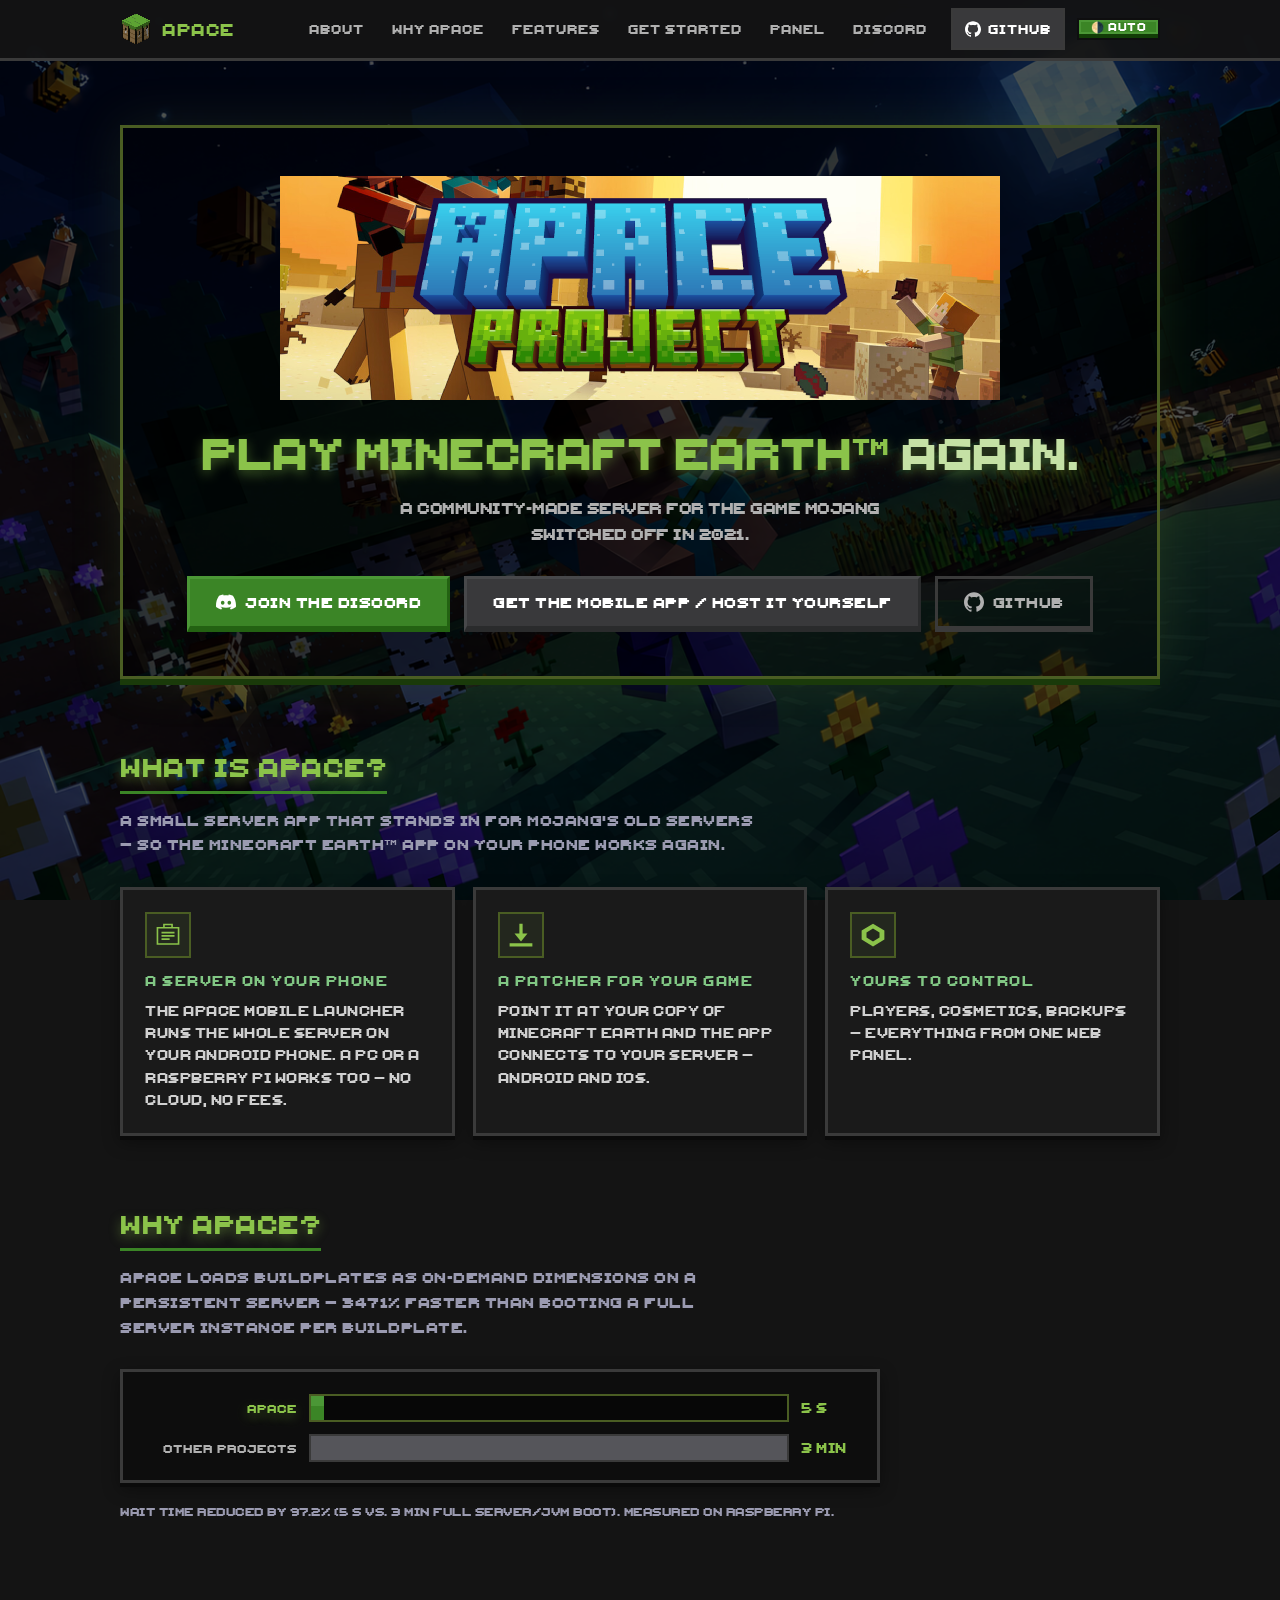
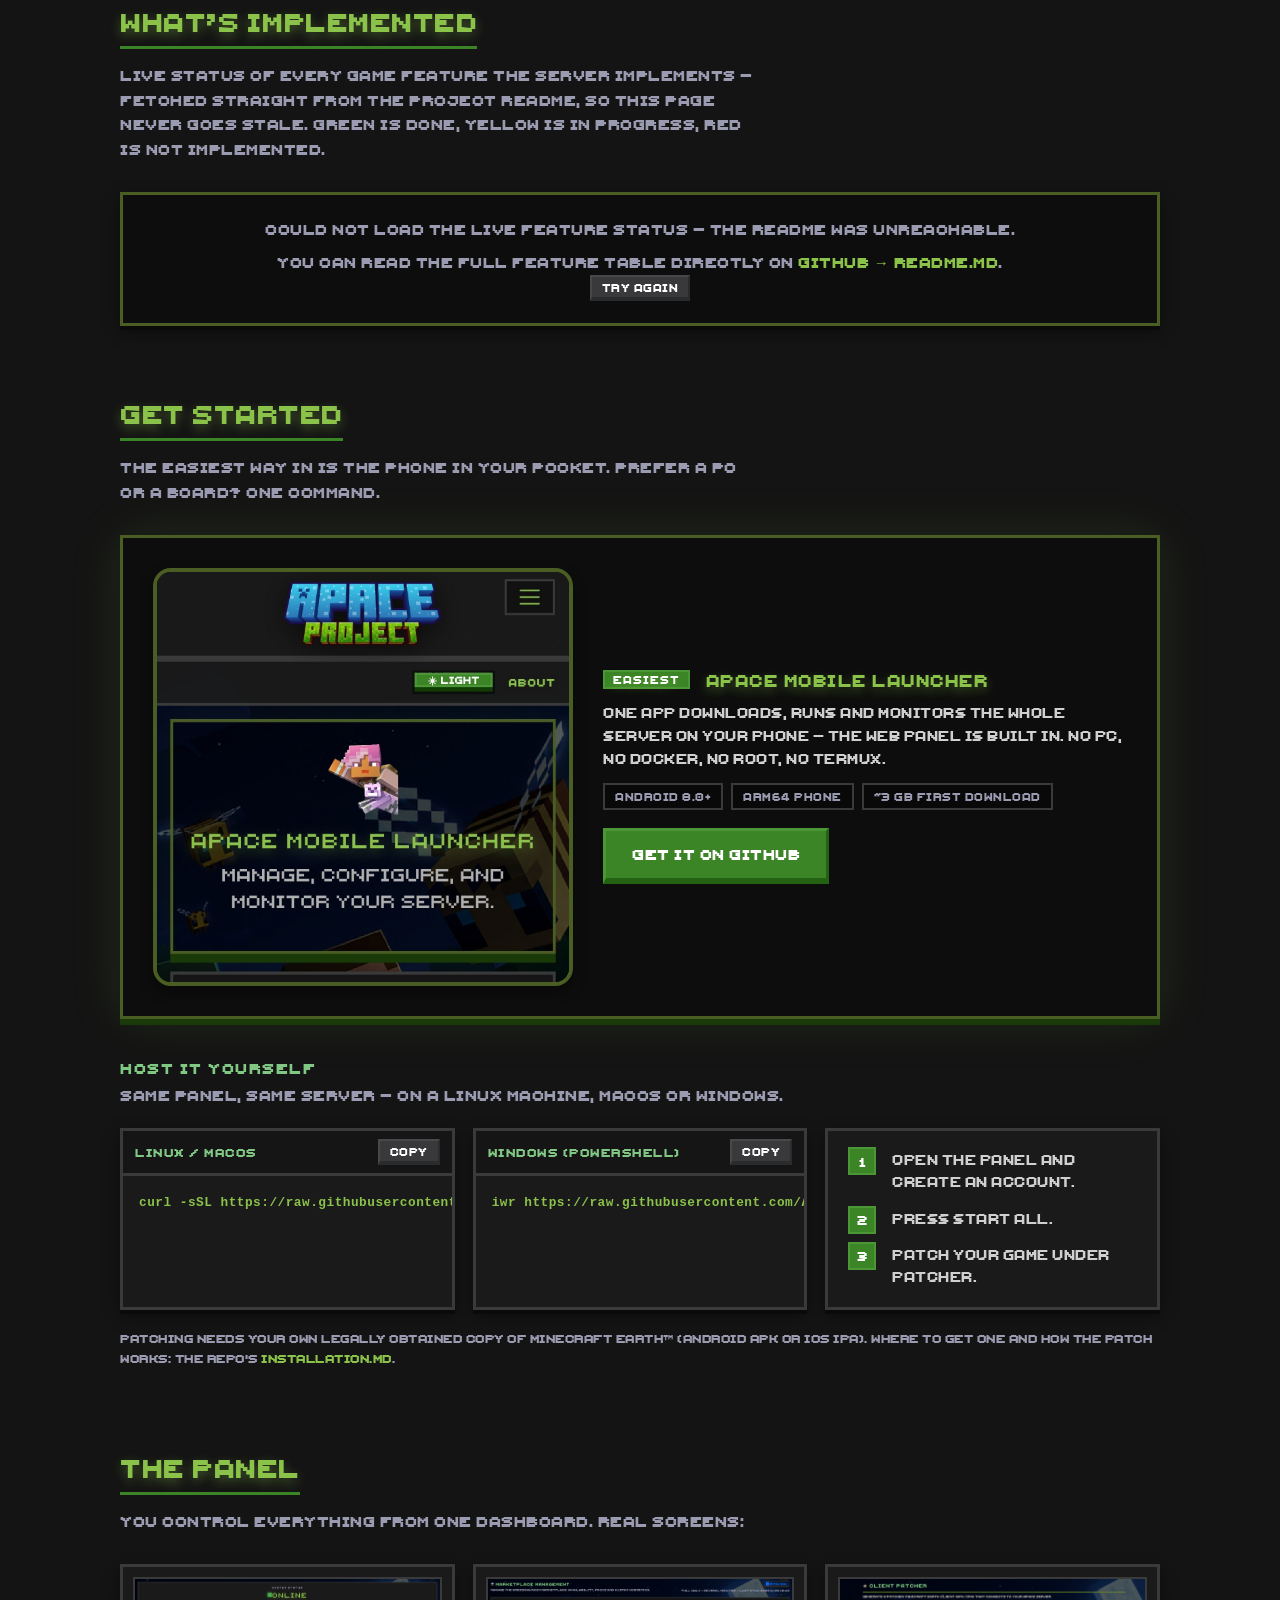
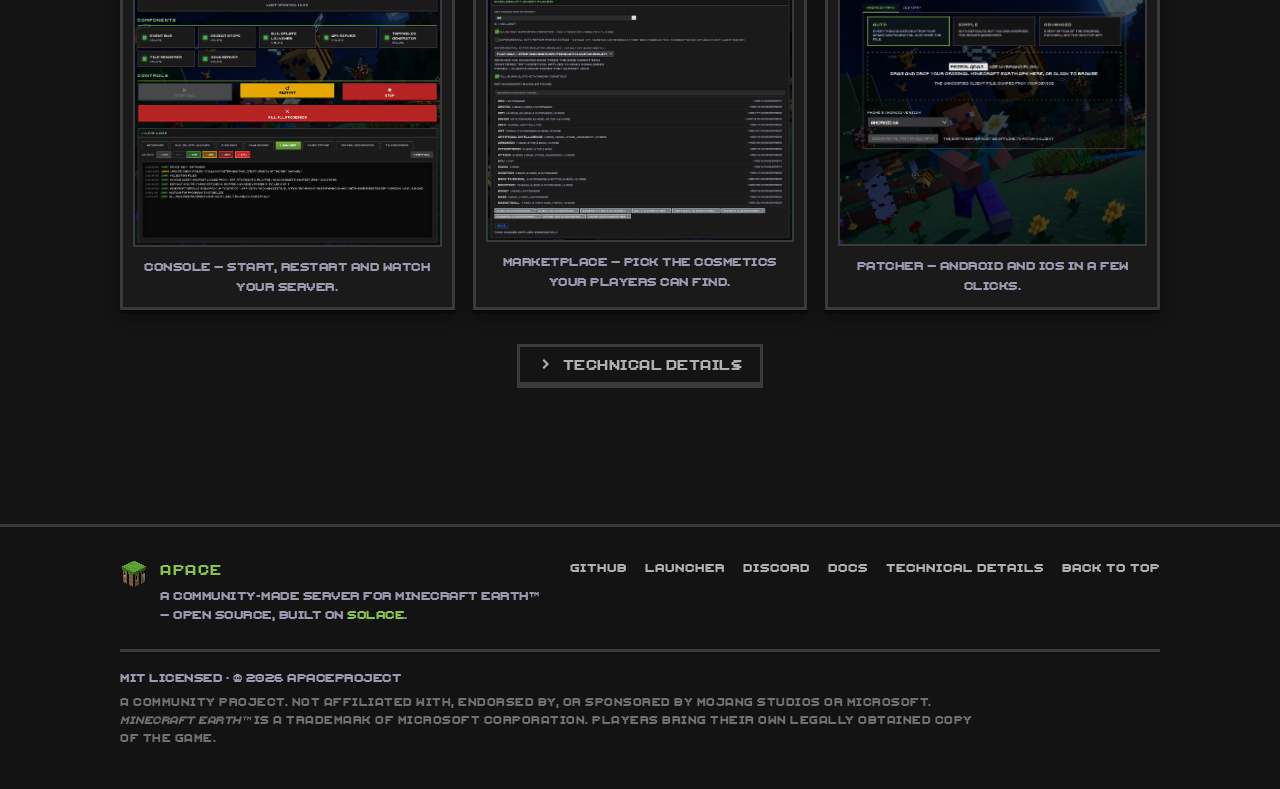
==== commit 4c30eddd: "features: minimal design per feedback — colored donut (green done / yellow wip / red missing), legen" ====
--- a/index.html
+++ b/index.html
@@ -59,7 +59,7 @@
   <link rel="preload" as="font" type="font/ttf" href="assets/fonts/minecraftfive-bold.ttf" crossorigin>
   <!-- The "What's implemented" section fetches the README from here at runtime -->
   <link rel="preconnect" href="https://raw.githubusercontent.com" crossorigin>
-  <link rel="stylesheet" href="style.css">
+  <link rel="stylesheet" href="style.css?v=2">
   <script>
     // Theme button — same mechanism as the Apace panel: html.dark class +
     // localStorage("darkMode"). Runs before first paint to avoid a flash.
@@ -255,6 +255,7 @@
         <p class="section-sub">
           Live status of every game feature the server implements — fetched
           straight from the project README, so this page never goes stale.
+          Green is done, yellow is in progress, red is not implemented.
         </p>
         <div class="feat-status" id="featStatus" aria-live="polite">
           <div class="feat-msg">
@@ -524,6 +525,6 @@
     })();
   </script>
   <!-- Live "What's implemented" section — deferred, never blocks render -->
-  <script src="features.js" defer></script>
+  <script src="features.js?v=2" defer></script>
 </body>
 </html>
--- a/style.css
+++ b/style.css
@@ -494,51 +494,16 @@
 
 .feat-error { border-color: var(--border-accent); }
 
-/* Donut + bars grid */
-.feat-grid {
-    display: grid;
-    grid-template-columns: minmax(230px, 320px) 1fr;
-    gap: 18px;
-    align-items: stretch;
-    margin-bottom: 18px;
-}
-
-.feat-donut {
-    background: var(--surface);
-    border: 3px solid var(--border-accent);
-    box-shadow: var(--shadow-card);
-    padding: 22px;
-    display: flex;
-    flex-direction: column;
-    align-items: center;
-    justify-content: center;
-    gap: 10px;
-    text-align: center;
-}
-
-.feat-donut-wrap { position: relative; width: 168px; height: 168px; }
-
-.feat-donut-svg { width: 100%; height: 100%; display: block; }
-
-.feat-donut-svg circle {
-    fill: none;
-    stroke-width: 11;
-    transform: rotate(-90deg);
-    transform-origin: 60px 60px;
-}
-
-.feat-donut-track { stroke: var(--track-bg); }
-
-.feat-donut-fill {
-    stroke: var(--accent);
-    filter: drop-shadow(0 0 4px rgba(139, 195, 74, 0.45));
-    stroke-linecap: butt;
-    stroke-dasharray: 326.73;
-    stroke-dashoffset: 326.73;              /* hidden until scrolled into view */
-    transition: stroke-dashoffset 1.2s ease-out 0.15s;
-}
-
-.feat-status.animate .feat-donut-fill { stroke-dashoffset: var(--o, 326.73); }
+/* Colored donut — segments carry plain SVG stroke attributes, so the
+   chart renders identically in both palettes and never depends on CSS
+   variables or scroll-triggered animation. */
+.feat-donut-wrap { position: relative; width: 190px; height: 190px; margin: 14px auto 6px; }
+
+.feat-donut-wrap svg { display: block; width: 100%; height: 100%; }
+
+.feat-donut-circle { fill: none; stroke-width: 14; }
+
+.feat-donut-track { stroke: rgba(128, 128, 128, 0.22); }
 
 .feat-donut-center {
     position: absolute;
@@ -546,63 +511,76 @@
     display: grid;
     place-content: center;
     gap: 2px;
+    text-align: center;
     pointer-events: none;
 }
 
-.feat-pct {
-    color: var(--accent);
-    text-shadow: var(--glow);
-    font-size: 2.2rem;
-    line-height: 1;
-}
+.feat-pct { color: var(--text); font-size: 2.1rem; font-weight: 700; line-height: 1; }
 
 .feat-pct-label {
     color: var(--muted);
-    font-size: 0.72rem;
+    font-size: 0.68rem;
     text-transform: uppercase;
     letter-spacing: 1.5px;
 }
 
-.feat-total {
-    color: var(--muted);
-    font-size: 0.8rem;
-    margin: 0;
-}
-
-/* Status bars — reuses the .bar-row / .bar-track pattern from "Why Apace" */
-.feat-bars {
+.feat-legend {
+    display: flex;
+    flex-wrap: wrap;
+    justify-content: center;
+    gap: 6px 18px;
+    color: var(--muted);
+    font-size: 0.84rem;
+    margin: 4px 0 18px;
+}
+
+.feat-legend .dot {
+    display: inline-block;
+    width: 10px;
+    height: 10px;
+    border-radius: 50%;
+    margin-right: 6px;
+    vertical-align: -1px;
+}
+
+/* Collapsible feature list — collapsed by default (native <details>) */
+.feat-details {
     background: var(--surface);
     border: 3px solid var(--border);
     box-shadow: var(--shadow-card);
-    padding: 22px 24px 18px;
-    display: grid;
-    gap: 12px;
-    align-content: center;
-}
-
-.feat-bars .bar-fill { width: 0; transition: width 0.9s ease-out 0.25s; }
-.feat-status.animate .feat-bars .bar-fill { width: var(--w, 0%); }
-
-.fstat-fill-done    { background: var(--accent); }
-.fstat-fill-wip     { background: #d9a520; }
-.fstat-fill-not     { background: #d95d5d; }
-.fstat-fill-unclear { background: var(--bar-alt); }
-
-.feat-bars-note {
-    color: var(--muted);
-    font-size: 0.8rem;
-    margin: 4px 0 0;
-}
-
-/* Feature table */
-.feat-table {
-    width: 100%;
-    border-collapse: collapse;
-    background: var(--surface);
-    border: 3px solid var(--border);
-    box-shadow: var(--shadow-card);
-    font-size: 0.85rem;
-}
+}
+
+.feat-details summary {
+    list-style: none;
+    cursor: pointer;
+    display: flex;
+    align-items: center;
+    justify-content: space-between;
+    gap: 10px;
+    padding: 13px 16px;
+    font-weight: 700;
+    color: var(--text);
+}
+
+.feat-details summary::-webkit-details-marker { display: none; }
+
+.feat-details summary::after {
+    content: '+';
+    color: var(--accent);
+    font-size: 1.35rem;
+    line-height: 1;
+    transition: transform 0.15s ease;
+}
+
+.feat-details[open] summary::after { transform: rotate(45deg); }
+
+.feat-details[open] summary { border-bottom: 3px solid var(--border); }
+
+.feat-summary-hint { color: var(--muted); font-weight: 400; font-size: 0.8rem; }
+
+.feat-tablewrap { overflow-x: auto; }
+
+.feat-table { width: 100%; border-collapse: collapse; font-size: 0.85rem; }
 
 .feat-table thead th {
     text-align: left;
@@ -611,15 +589,16 @@
     color: var(--accent-soft);
     text-transform: uppercase;
     letter-spacing: 1.5px;
-    font-size: 0.72rem;
-    padding: 10px 14px;
+    font-size: 0.7rem;
+    padding: 9px 14px;
 }
 
 .feat-table tbody th,
 .feat-table tbody td {
-    padding: 9px 14px;
+    padding: 8px 14px;
     border-bottom: 2px solid var(--border);
     vertical-align: top;
+    text-align: left;
 }
 
 .feat-table tbody tr:last-child th,
@@ -627,31 +606,15 @@
 
 .feat-table tbody tr:hover { background: var(--icon-box-bg); }
 
-.feat-table .feat-name {
-    color: var(--text);
-    font-weight: 700;
-    white-space: nowrap;
-}
-
-.feat-note { color: var(--muted); font-size: 0.8rem; }
+.feat-name { color: var(--text); font-weight: 700; white-space: nowrap; }
+
+.feat-status-cell { white-space: nowrap; color: var(--muted); }
+
+.feat-emoji { margin-right: 8px; }
+
+.feat-note { color: var(--muted); font-size: 0.8rem; overflow-wrap: anywhere; }
 
 .feat-note-empty { color: var(--disclaimer); }
-
-/* Status badges */
-.fstat {
-    display: inline-block;
-    border: 2px solid var(--border);
-    padding: 1px 8px;
-    font-size: 0.72rem;
-    letter-spacing: 0.5px;
-    text-transform: uppercase;
-    white-space: nowrap;
-}
-
-.fstat.s-done    { border-color: var(--accent);        color: var(--accent); }
-.fstat.s-wip     { border-color: #d9a520;              color: #d9a520; }
-.fstat.s-not     { border-color: #d95d5d;              color: #d95d5d; }
-.fstat.s-unclear { border-color: var(--muted);         color: var(--muted); }
 
 /* Section footer: branch note + refresh */
 .feat-branch-note {
@@ -674,16 +637,10 @@
 
 .feat-meta .feat-refresh { margin-left: auto; }
 
-@media (max-width: 760px) {
-    .feat-grid { grid-template-columns: 1fr; }
-    .feat-donut { padding: 18px; }
-}
-
 @media (max-width: 620px) {
-    /* Compact table on phones: notes column collapses, tooltip carries them */
-    .feat-table .feat-col-notes { display: none; }
     .feat-table .feat-name { white-space: normal; }
     .feat-meta .feat-refresh { margin-left: 0; }
+    .feat-donut-wrap { width: 160px; height: 160px; }
 }
 
 /* ---------- Get started ---------- */
@@ -1085,6 +1042,4 @@
     html { scroll-behavior: auto; }
     .card, .btn { transition: none; }
     .card:hover { transform: none; }
-    .feat-bars .bar-fill { transition: none; width: var(--w, 0%); }
-    .feat-donut-fill { transition: none; stroke-dashoffset: var(--o, 326.73); }
-}
+}
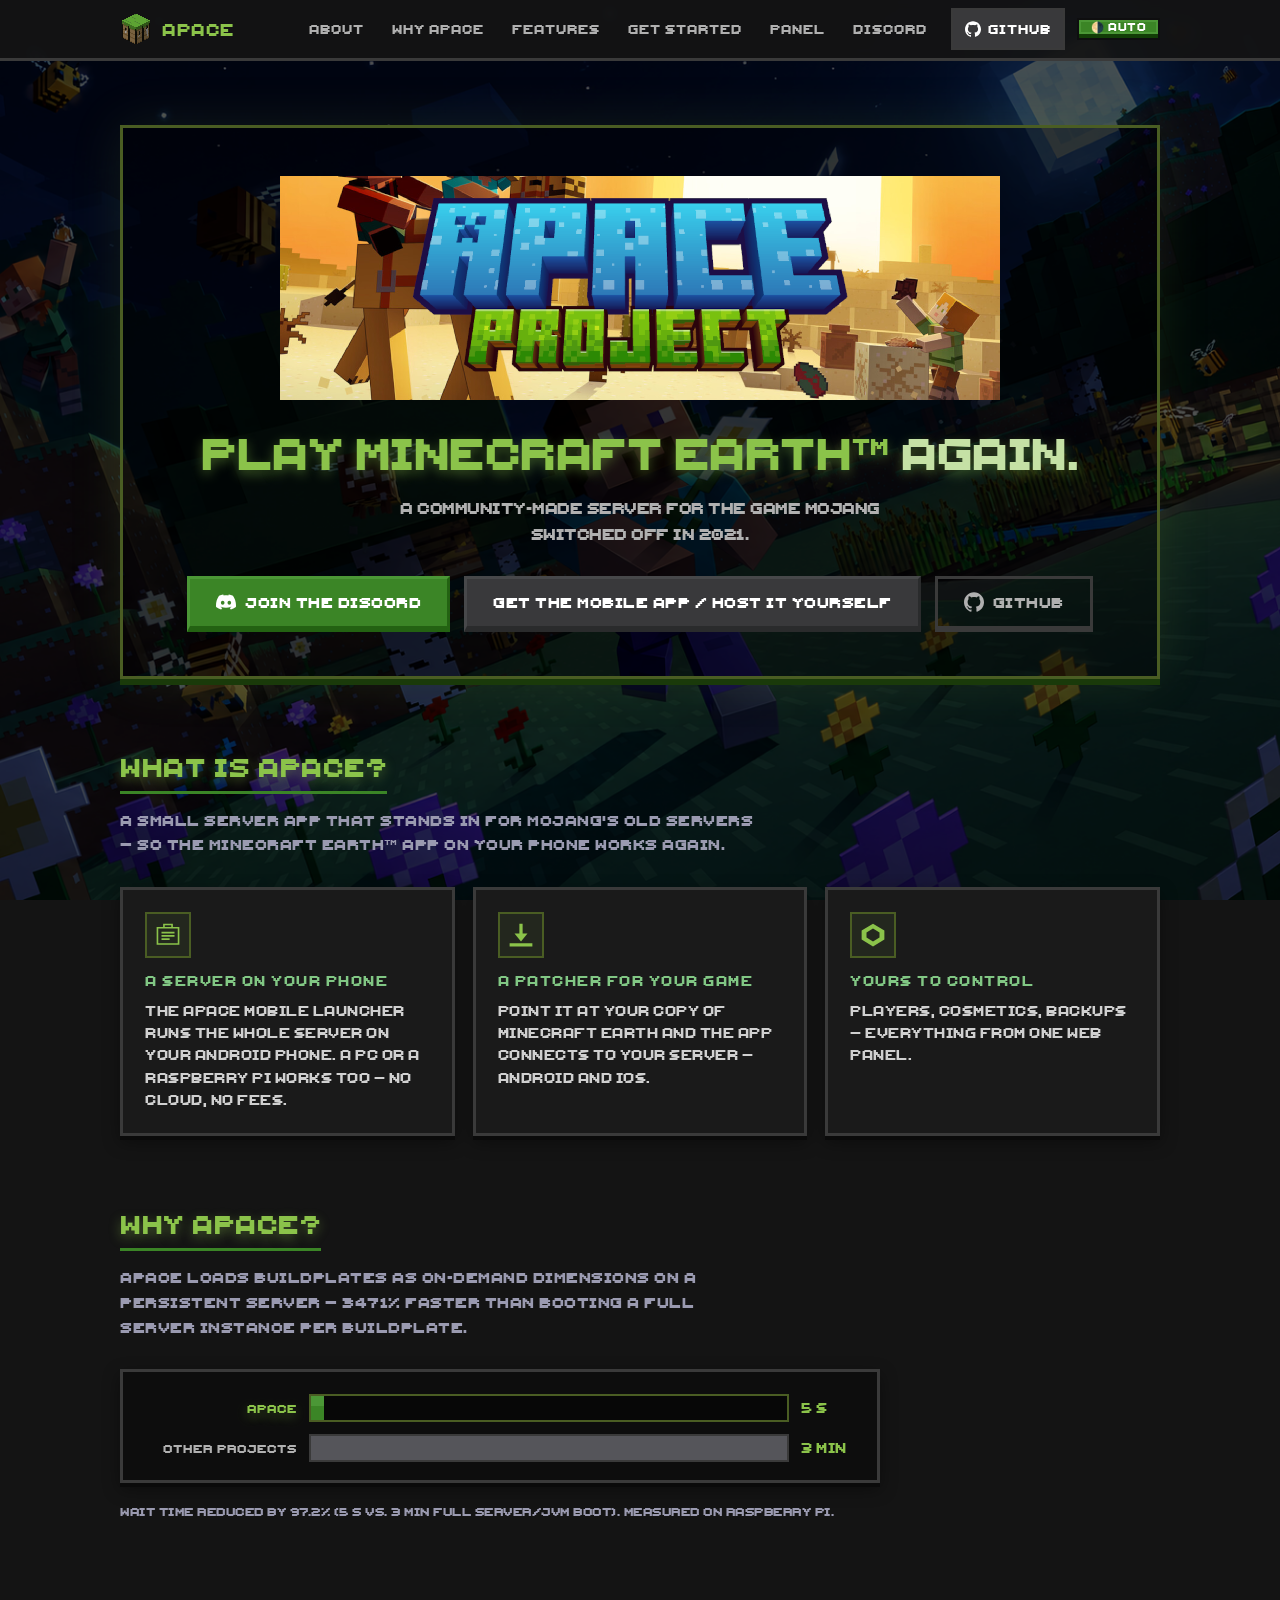
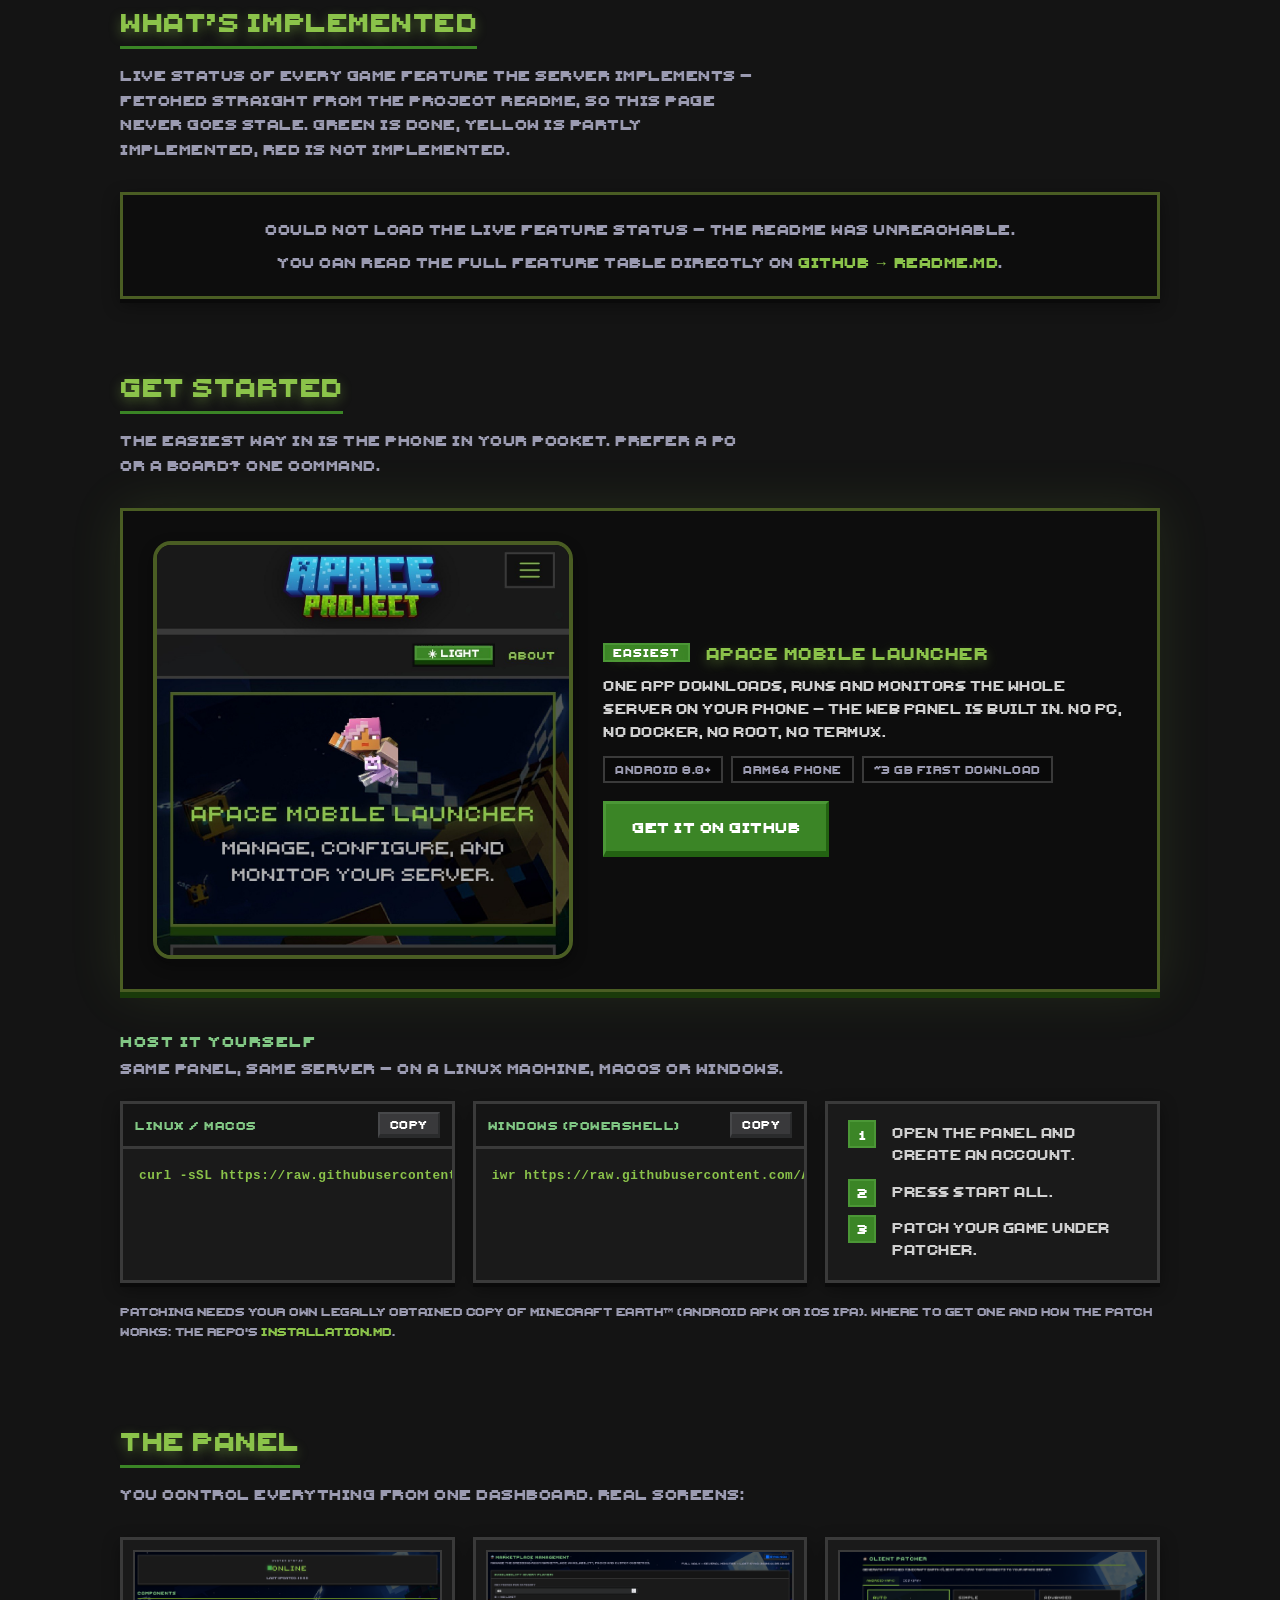
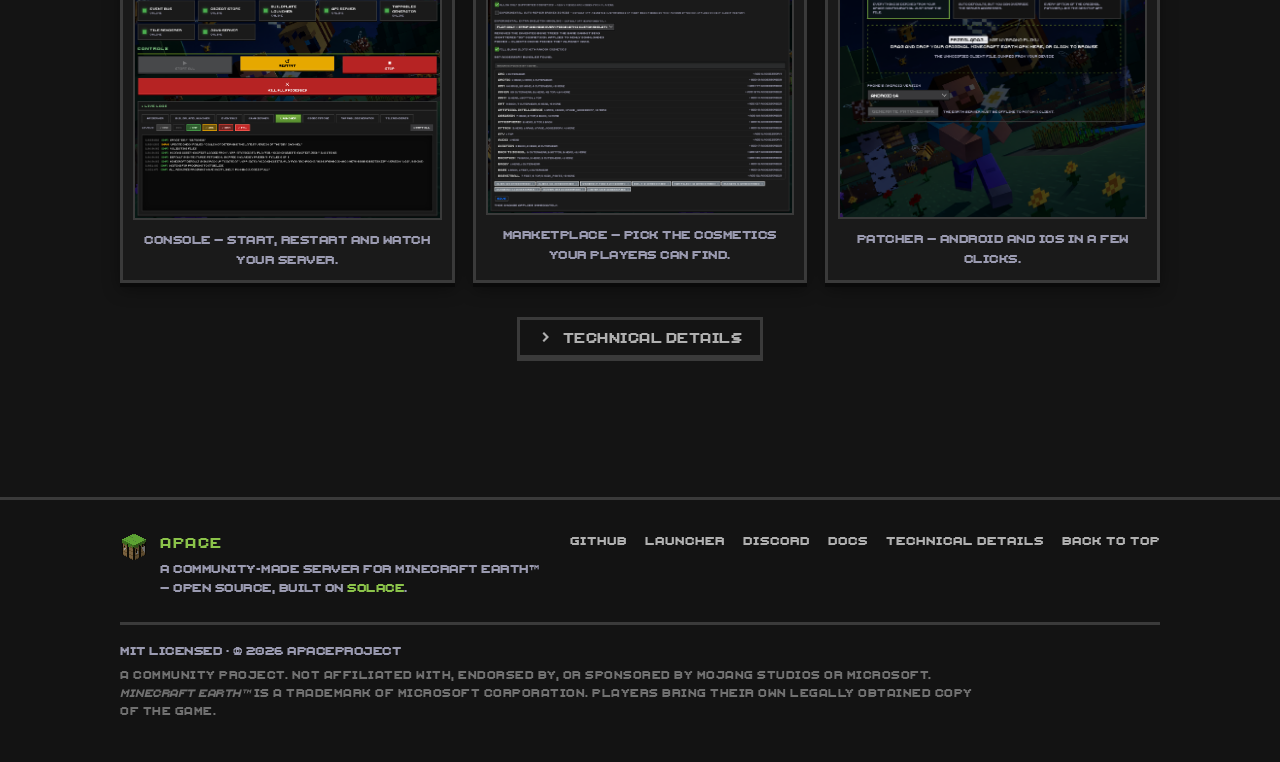
==== commit 38a89eef: "features: drop the unclear status entirely, rename in-progress to partly implemented, remove the dat" ====
--- a/index.html
+++ b/index.html
@@ -59,7 +59,7 @@
   <link rel="preload" as="font" type="font/ttf" href="assets/fonts/minecraftfive-bold.ttf" crossorigin>
   <!-- The "What's implemented" section fetches the README from here at runtime -->
   <link rel="preconnect" href="https://raw.githubusercontent.com" crossorigin>
-  <link rel="stylesheet" href="style.css?v=2">
+  <link rel="stylesheet" href="style.css?v=3">
   <script>
     // Theme button — same mechanism as the Apace panel: html.dark class +
     // localStorage("darkMode"). Runs before first paint to avoid a flash.
@@ -255,7 +255,7 @@
         <p class="section-sub">
           Live status of every game feature the server implements — fetched
           straight from the project README, so this page never goes stale.
-          Green is done, yellow is in progress, red is not implemented.
+          Green is done, yellow is partly implemented, red is not implemented.
         </p>
         <div class="feat-status" id="featStatus" aria-live="polite">
           <div class="feat-msg">
@@ -525,6 +525,6 @@
     })();
   </script>
   <!-- Live "What's implemented" section — deferred, never blocks render -->
-  <script src="features.js?v=2" defer></script>
+  <script src="features.js?v=3" defer></script>
 </body>
 </html>
--- a/style.css
+++ b/style.css
@@ -623,23 +623,8 @@
     margin-top: 12px;
 }
 
-.feat-meta {
-    display: flex;
-    flex-wrap: wrap;
-    align-items: center;
-    gap: 10px;
-    color: var(--muted);
-    font-size: 0.78rem;
-    margin-top: 14px;
-}
-
-.feat-meta time { color: var(--lead); }
-
-.feat-meta .feat-refresh { margin-left: auto; }
-
 @media (max-width: 620px) {
     .feat-table .feat-name { white-space: normal; }
-    .feat-meta .feat-refresh { margin-left: 0; }
     .feat-donut-wrap { width: 160px; height: 160px; }
 }
 
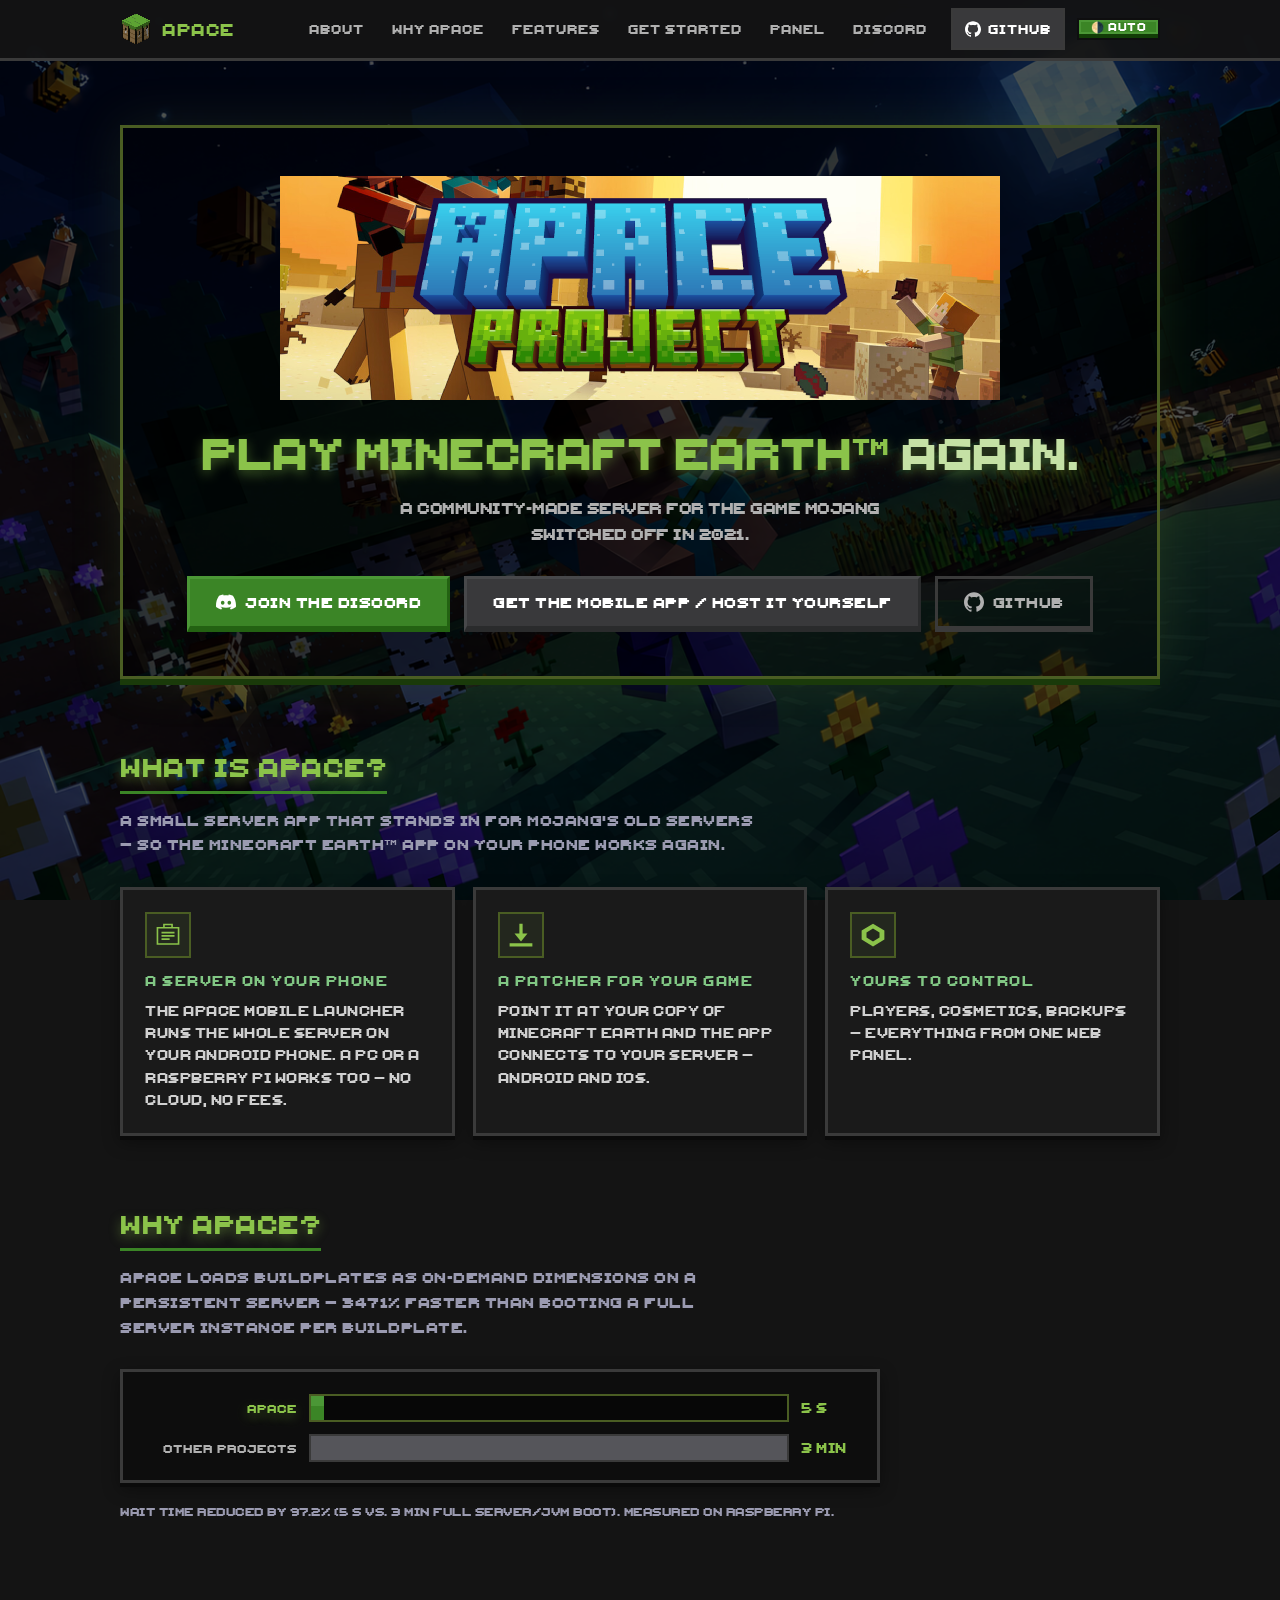
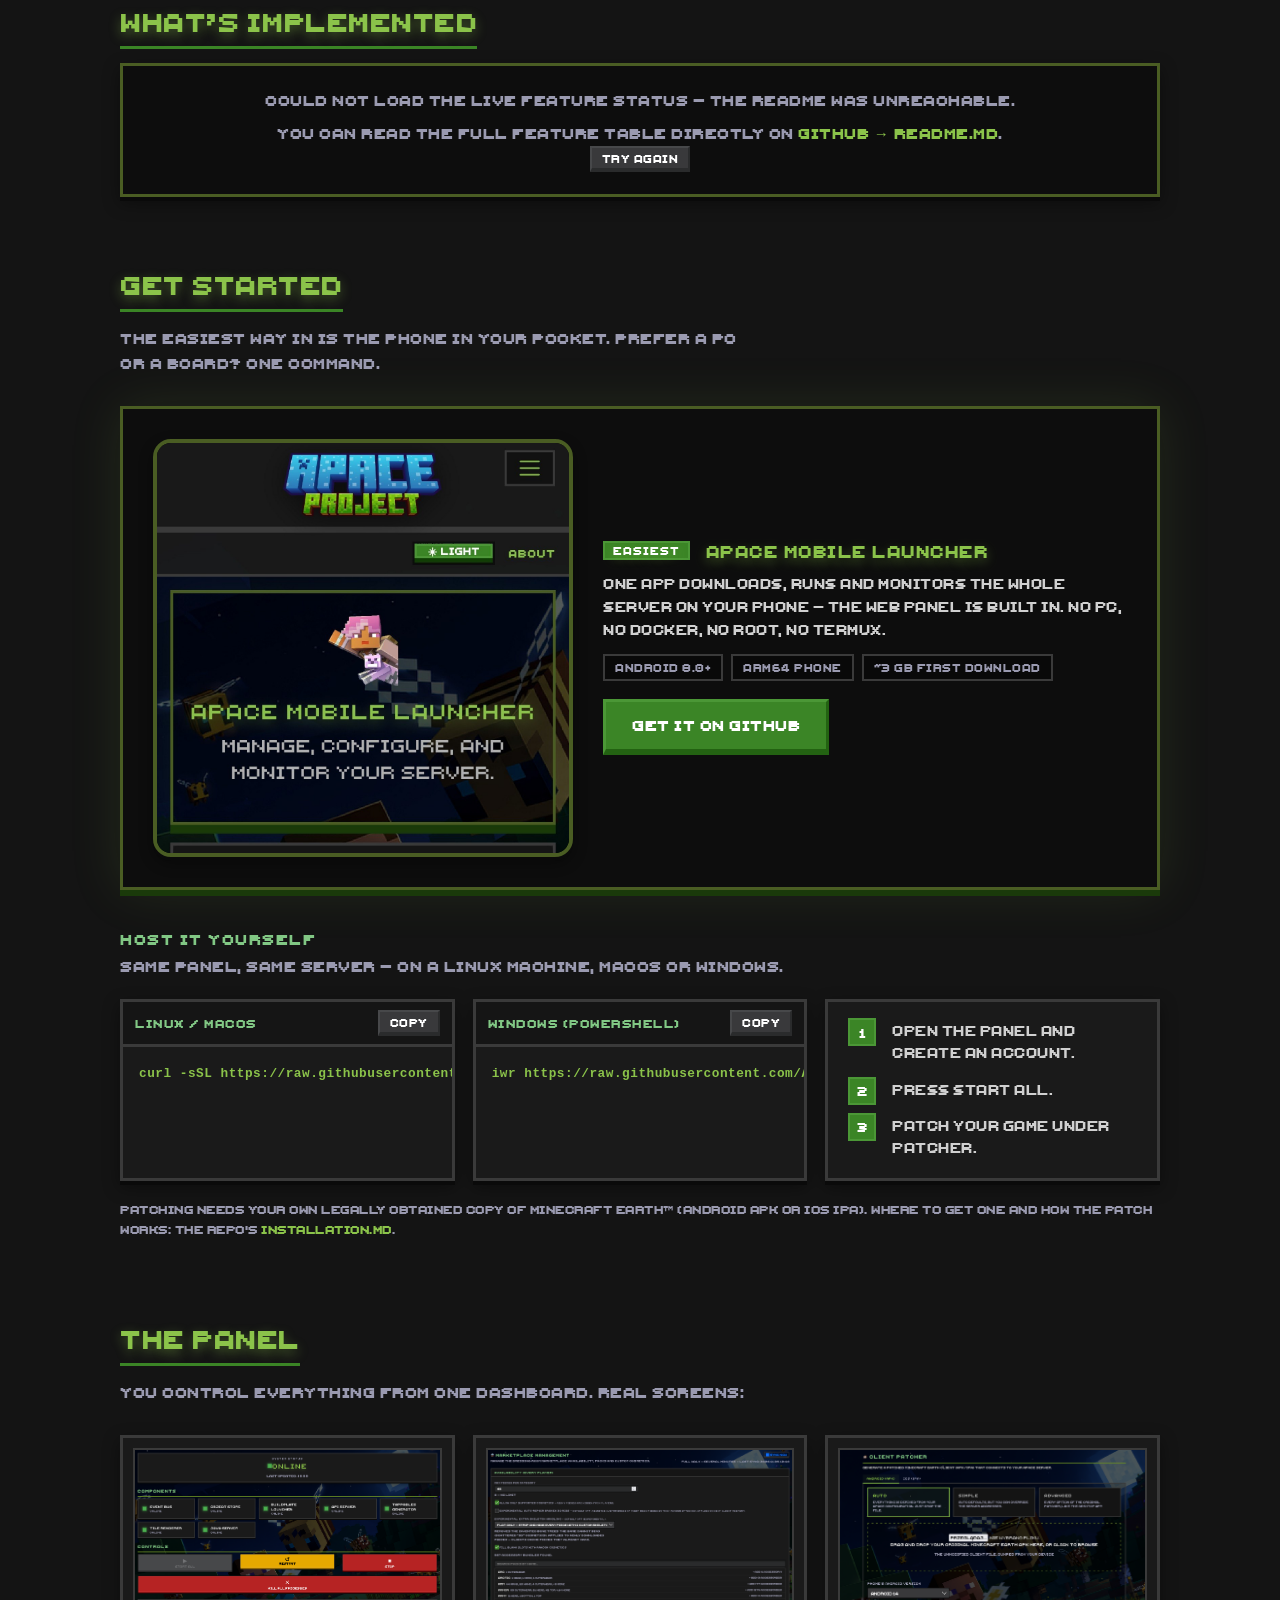
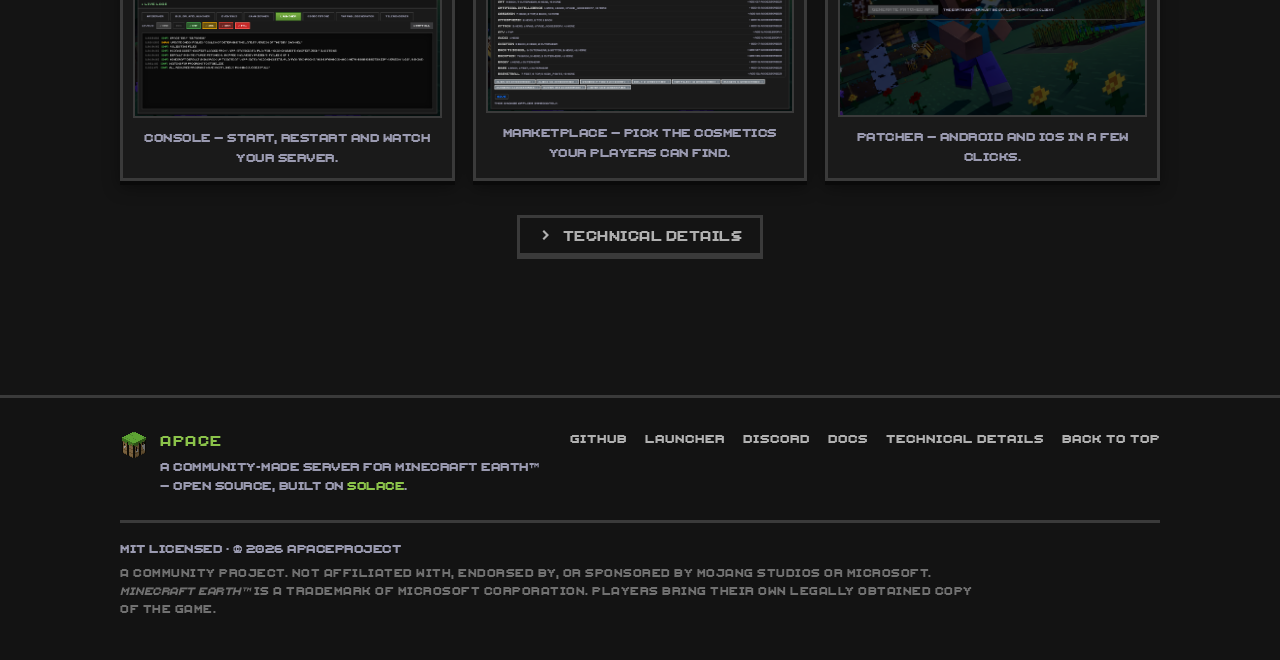
==== commit 0280ce6d: "restore site to the snapshot state (89db1a1 render) and apply: no refresh button/meta line, no secti" ====
--- a/index.html
+++ b/index.html
@@ -59,7 +59,7 @@
   <link rel="preload" as="font" type="font/ttf" href="assets/fonts/minecraftfive-bold.ttf" crossorigin>
   <!-- The "What's implemented" section fetches the README from here at runtime -->
   <link rel="preconnect" href="https://raw.githubusercontent.com" crossorigin>
-  <link rel="stylesheet" href="style.css?v=3">
+  <link rel="stylesheet" href="style.css?v=4">
   <script>
     // Theme button — same mechanism as the Apace panel: html.dark class +
     // localStorage("darkMode"). Runs before first paint to avoid a flash.
@@ -252,11 +252,6 @@
     <section id="features" class="section">
       <div class="container">
         <h2>What&rsquo;s implemented</h2>
-        <p class="section-sub">
-          Live status of every game feature the server implements — fetched
-          straight from the project README, so this page never goes stale.
-          Green is done, yellow is partly implemented, red is not implemented.
-        </p>
         <div class="feat-status" id="featStatus" aria-live="polite">
           <div class="feat-msg">
             <p>Feature status loads after the page renders. No JavaScript?
@@ -525,6 +520,6 @@
     })();
   </script>
   <!-- Live "What's implemented" section — deferred, never blocks render -->
-  <script src="features.js?v=3" defer></script>
+  <script src="features.js?v=4" defer></script>
 </body>
 </html>
--- a/style.css
+++ b/style.css
@@ -494,16 +494,51 @@
 
 .feat-error { border-color: var(--border-accent); }
 
-/* Colored donut — segments carry plain SVG stroke attributes, so the
-   chart renders identically in both palettes and never depends on CSS
-   variables or scroll-triggered animation. */
-.feat-donut-wrap { position: relative; width: 190px; height: 190px; margin: 14px auto 6px; }
-
-.feat-donut-wrap svg { display: block; width: 100%; height: 100%; }
-
-.feat-donut-circle { fill: none; stroke-width: 14; }
-
-.feat-donut-track { stroke: rgba(128, 128, 128, 0.22); }
+/* Donut + bars grid */
+.feat-grid {
+    display: grid;
+    grid-template-columns: minmax(230px, 320px) 1fr;
+    gap: 18px;
+    align-items: stretch;
+    margin-bottom: 18px;
+}
+
+.feat-donut {
+    background: var(--surface);
+    border: 3px solid var(--border-accent);
+    box-shadow: var(--shadow-card);
+    padding: 22px;
+    display: flex;
+    flex-direction: column;
+    align-items: center;
+    justify-content: center;
+    gap: 10px;
+    text-align: center;
+}
+
+.feat-donut-wrap { position: relative; width: 168px; height: 168px; }
+
+.feat-donut-svg { width: 100%; height: 100%; display: block; }
+
+.feat-donut-svg circle {
+    fill: none;
+    stroke-width: 11;
+    transform: rotate(-90deg);
+    transform-origin: 60px 60px;
+}
+
+.feat-donut-track { stroke: var(--track-bg); }
+
+.feat-donut-fill {
+    stroke: var(--accent);
+    filter: drop-shadow(0 0 4px rgba(139, 195, 74, 0.45));
+    stroke-linecap: butt;
+    stroke-dasharray: 326.73;
+    stroke-dashoffset: 326.73;              /* hidden until scrolled into view */
+    transition: stroke-dashoffset 1.2s ease-out 0.15s;
+}
+
+.feat-status.animate .feat-donut-fill { stroke-dashoffset: var(--o, 326.73); }
 
 .feat-donut-center {
     position: absolute;
@@ -511,76 +546,62 @@
     display: grid;
     place-content: center;
     gap: 2px;
-    text-align: center;
     pointer-events: none;
 }
 
-.feat-pct { color: var(--text); font-size: 2.1rem; font-weight: 700; line-height: 1; }
+.feat-pct {
+    color: var(--accent);
+    text-shadow: var(--glow);
+    font-size: 2.2rem;
+    line-height: 1;
+}
 
 .feat-pct-label {
     color: var(--muted);
-    font-size: 0.68rem;
+    font-size: 0.72rem;
     text-transform: uppercase;
     letter-spacing: 1.5px;
 }
 
-.feat-legend {
-    display: flex;
-    flex-wrap: wrap;
-    justify-content: center;
-    gap: 6px 18px;
-    color: var(--muted);
-    font-size: 0.84rem;
-    margin: 4px 0 18px;
-}
-
-.feat-legend .dot {
-    display: inline-block;
-    width: 10px;
-    height: 10px;
-    border-radius: 50%;
-    margin-right: 6px;
-    vertical-align: -1px;
-}
-
-/* Collapsible feature list — collapsed by default (native <details>) */
-.feat-details {
+.feat-total {
+    color: var(--muted);
+    font-size: 0.8rem;
+    margin: 0;
+}
+
+/* Status bars — reuses the .bar-row / .bar-track pattern from "Why Apace" */
+.feat-bars {
     background: var(--surface);
     border: 3px solid var(--border);
     box-shadow: var(--shadow-card);
-}
-
-.feat-details summary {
-    list-style: none;
-    cursor: pointer;
-    display: flex;
-    align-items: center;
-    justify-content: space-between;
-    gap: 10px;
-    padding: 13px 16px;
-    font-weight: 700;
-    color: var(--text);
-}
-
-.feat-details summary::-webkit-details-marker { display: none; }
-
-.feat-details summary::after {
-    content: '+';
-    color: var(--accent);
-    font-size: 1.35rem;
-    line-height: 1;
-    transition: transform 0.15s ease;
-}
-
-.feat-details[open] summary::after { transform: rotate(45deg); }
-
-.feat-details[open] summary { border-bottom: 3px solid var(--border); }
-
-.feat-summary-hint { color: var(--muted); font-weight: 400; font-size: 0.8rem; }
-
-.feat-tablewrap { overflow-x: auto; }
-
-.feat-table { width: 100%; border-collapse: collapse; font-size: 0.85rem; }
+    padding: 22px 24px 18px;
+    display: grid;
+    gap: 12px;
+    align-content: center;
+}
+
+.feat-bars .bar-fill { width: 0; transition: width 0.9s ease-out 0.25s; }
+.feat-status.animate .feat-bars .bar-fill { width: var(--w, 0%); }
+
+.fstat-fill-done    { background: var(--accent); }
+.fstat-fill-wip     { background: #d9a520; }
+.fstat-fill-not     { background: #d95d5d; }
+
+.feat-bars-note {
+    color: var(--muted);
+    font-size: 0.8rem;
+    margin: 4px 0 0;
+}
+
+/* Feature table */
+.feat-table {
+    width: 100%;
+    border-collapse: collapse;
+    background: var(--surface);
+    border: 3px solid var(--border);
+    box-shadow: var(--shadow-card);
+    font-size: 0.85rem;
+}
 
 .feat-table thead th {
     text-align: left;
@@ -589,16 +610,15 @@
     color: var(--accent-soft);
     text-transform: uppercase;
     letter-spacing: 1.5px;
-    font-size: 0.7rem;
-    padding: 9px 14px;
+    font-size: 0.72rem;
+    padding: 10px 14px;
 }
 
 .feat-table tbody th,
 .feat-table tbody td {
-    padding: 8px 14px;
+    padding: 9px 14px;
     border-bottom: 2px solid var(--border);
     vertical-align: top;
-    text-align: left;
 }
 
 .feat-table tbody tr:last-child th,
@@ -606,26 +626,47 @@
 
 .feat-table tbody tr:hover { background: var(--icon-box-bg); }
 
-.feat-name { color: var(--text); font-weight: 700; white-space: nowrap; }
-
-.feat-status-cell { white-space: nowrap; color: var(--muted); }
-
-.feat-emoji { margin-right: 8px; }
-
-.feat-note { color: var(--muted); font-size: 0.8rem; overflow-wrap: anywhere; }
+.feat-table .feat-name {
+    color: var(--text);
+    font-weight: 700;
+    white-space: nowrap;
+}
+
+.feat-note { color: var(--muted); font-size: 0.8rem; }
 
 .feat-note-empty { color: var(--disclaimer); }
 
-/* Section footer: branch note + refresh */
+/* Status badges */
+.fstat {
+    display: inline-block;
+    border: 2px solid var(--border);
+    padding: 1px 8px;
+    font-size: 0.72rem;
+    letter-spacing: 0.5px;
+    text-transform: uppercase;
+    white-space: nowrap;
+}
+
+.fstat.s-done    { border-color: var(--accent);        color: var(--accent); }
+.fstat.s-wip     { border-color: #d9a520;              color: #d9a520; }
+.fstat.s-not     { border-color: #d95d5d;              color: #d95d5d; }
+
+/* Section footer: branch note */
 .feat-branch-note {
     color: #d9a520;
     font-size: 0.78rem;
     margin-top: 12px;
 }
 
+@media (max-width: 760px) {
+    .feat-grid { grid-template-columns: 1fr; }
+    .feat-donut { padding: 18px; }
+}
+
 @media (max-width: 620px) {
+    /* Compact table on phones: notes column collapses, tooltip carries them */
+    .feat-table .feat-col-notes { display: none; }
     .feat-table .feat-name { white-space: normal; }
-    .feat-donut-wrap { width: 160px; height: 160px; }
 }
 
 /* ---------- Get started ---------- */
@@ -1027,4 +1068,6 @@
     html { scroll-behavior: auto; }
     .card, .btn { transition: none; }
     .card:hover { transform: none; }
-}
+    .feat-bars .bar-fill { transition: none; width: var(--w, 0%); }
+    .feat-donut-fill { transition: none; stroke-dashoffset: var(--o, 326.73); }
+}
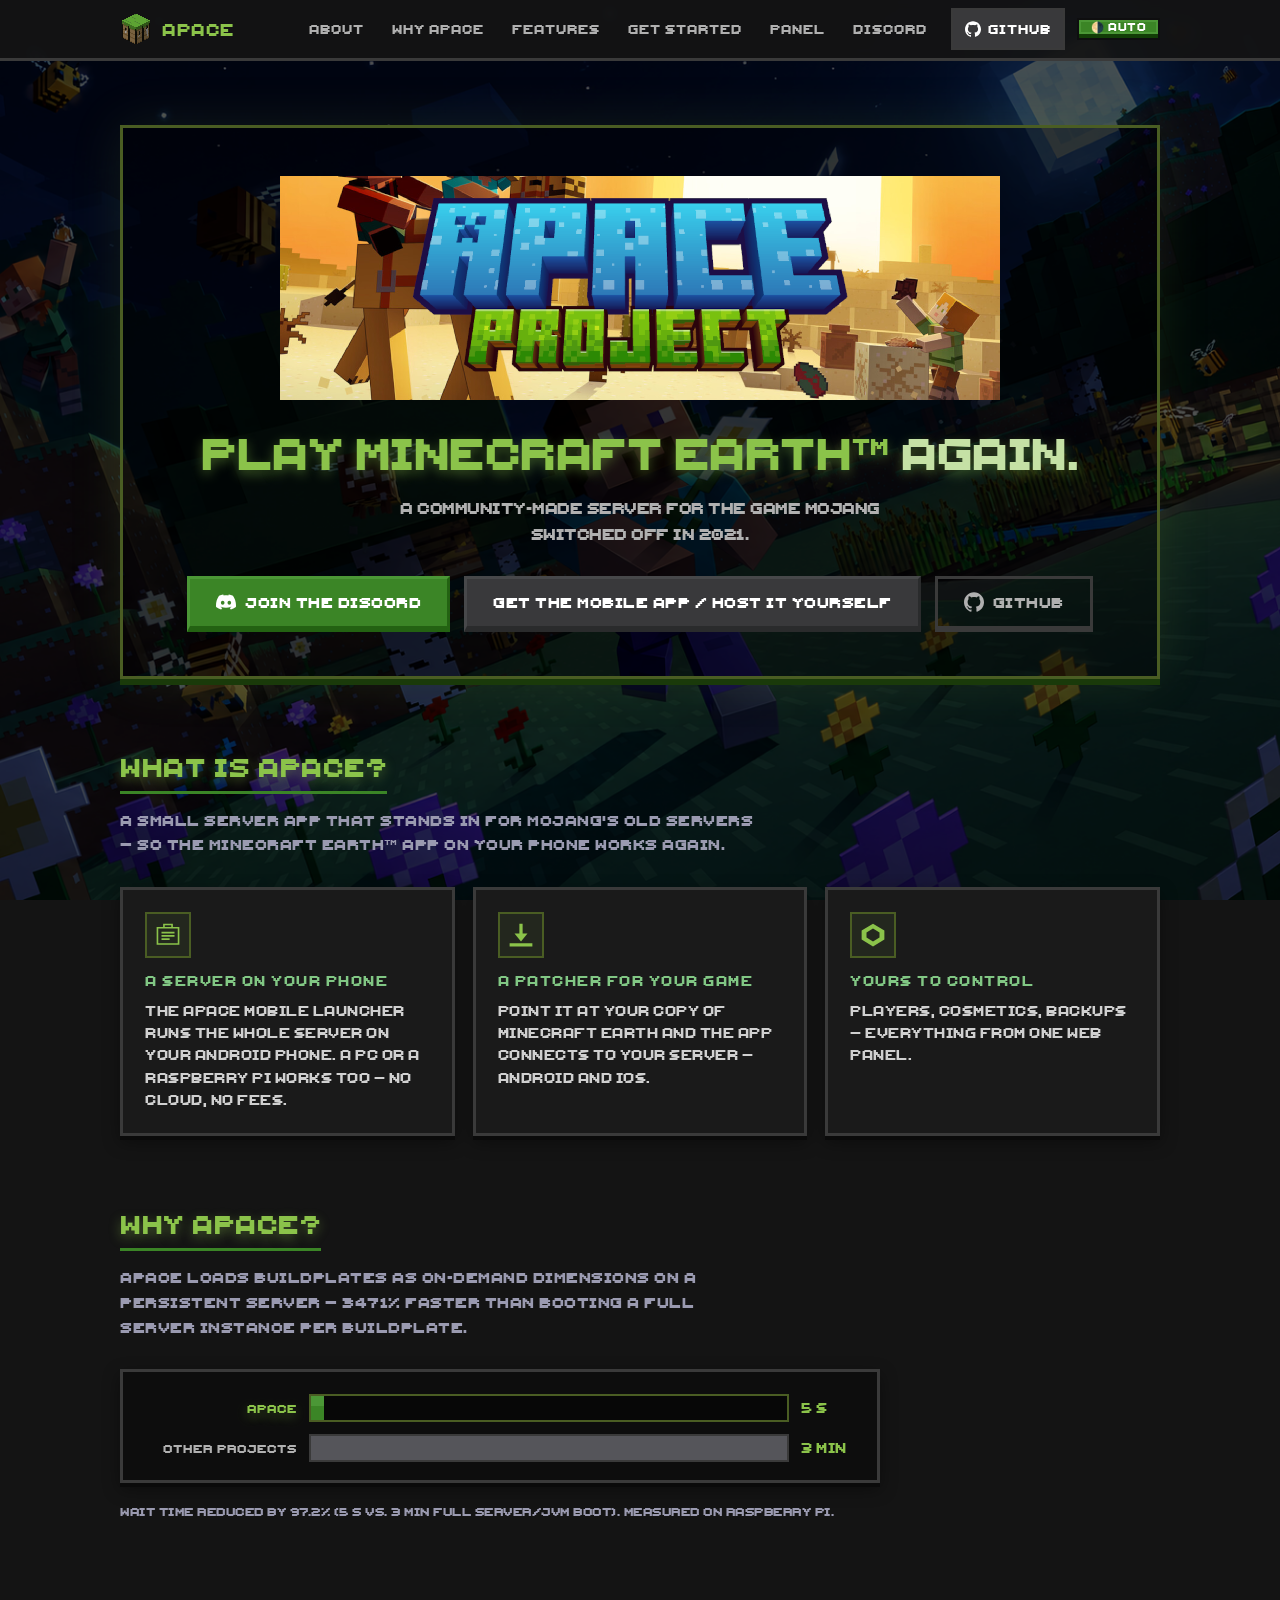
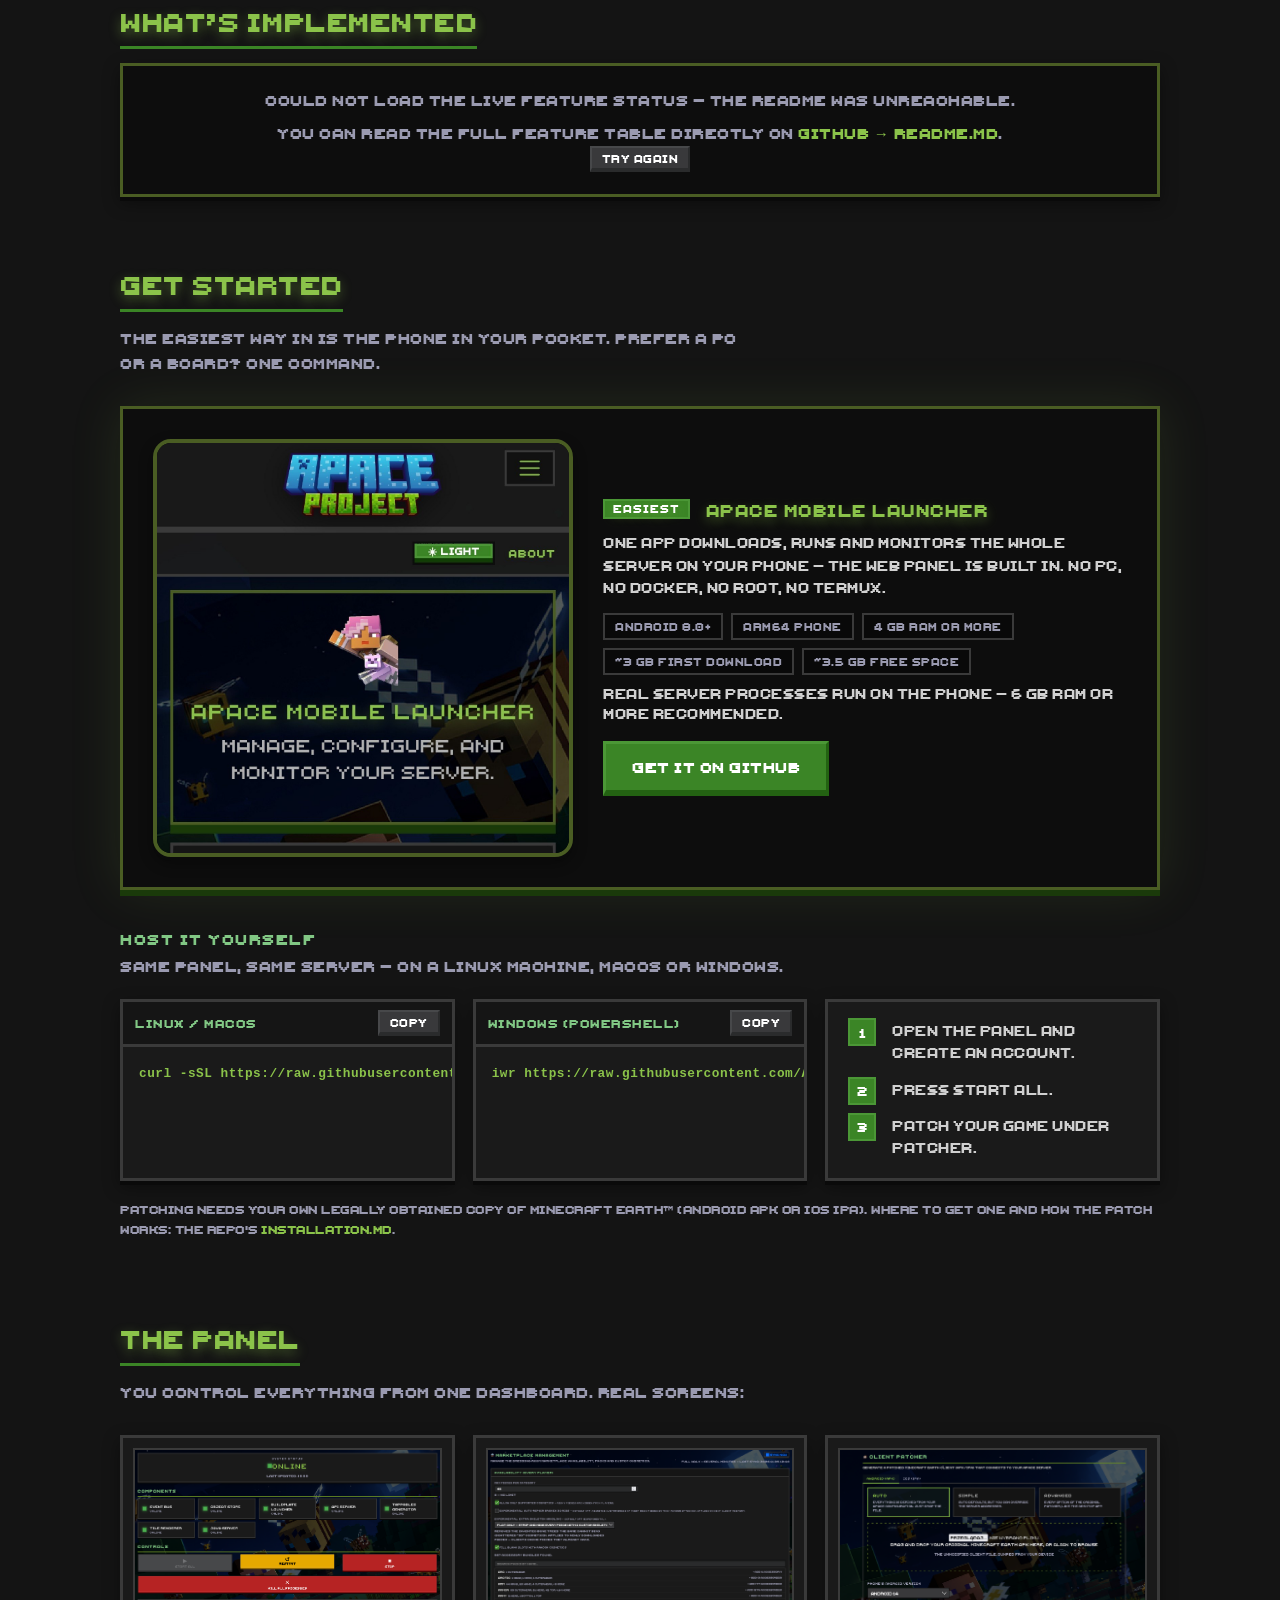
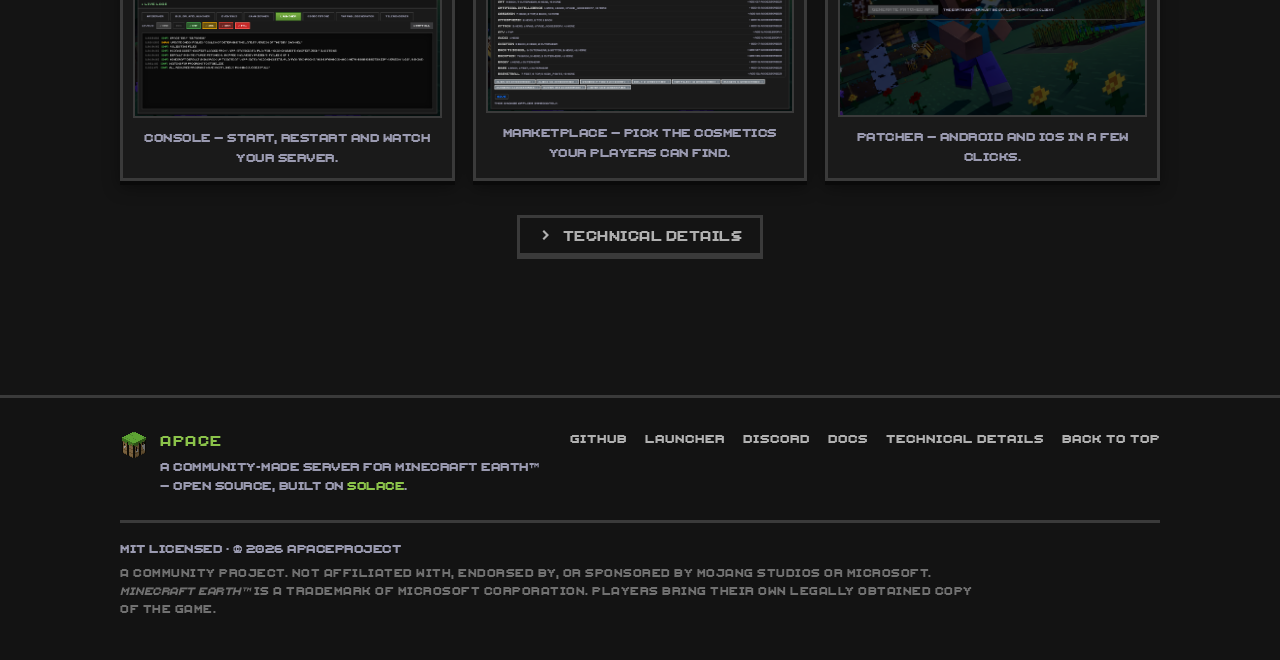
==== commit 37a2bf3c: "requirements: state the mobile launcher's RAM and free-space needs The launcher section listed only " ====
--- a/index.html
+++ b/index.html
@@ -5,6 +5,7 @@
   <meta name="viewport" content="width=device-width, initial-scale=1.0">
   <title>Apace — Self-Hosted Minecraft Earth Server (Android &amp; iOS)</title>
   <meta name="description" content="Apace is a free, community-made, self-hosted Minecraft Earth™ server. Run your own private server on Android, a PC or a Raspberry Pi, patch your app and play again with friends.">
+  <meta name="keywords" content="minecraft earth, minecraft earth revival, minecraft earth server, minecraft earth private server, play minecraft earth, minecraft earth android, minecraft earth ios, minecraft earth apk, apace">
   <meta name="author" content="ApaceProject">
   <meta name="generator" content="hand-coded static site (no build system)">
   <link rel="canonical" href="https://apaceproject.github.io/">
@@ -59,7 +60,7 @@
   <link rel="preload" as="font" type="font/ttf" href="assets/fonts/minecraftfive-bold.ttf" crossorigin>
   <!-- The "What's implemented" section fetches the README from here at runtime -->
   <link rel="preconnect" href="https://raw.githubusercontent.com" crossorigin>
-  <link rel="stylesheet" href="style.css?v=4">
+  <link rel="stylesheet" href="style.css?v=5">
   <script>
     // Theme button — same mechanism as the Apace panel: html.dark class +
     // localStorage("darkMode"). Runs before first paint to avoid a flash.
@@ -284,8 +285,13 @@
             <ul class="chips" aria-label="Requirements">
               <li>Android 8.0+</li>
               <li>ARM64 phone</li>
+              <li>4&nbsp;GB RAM or more</li>
               <li>~3&nbsp;GB first download</li>
+              <li>~3.5&nbsp;GB free space</li>
             </ul>
+            <p class="app-note">
+              Real server processes run on the phone — 6&nbsp;GB RAM or more recommended.
+            </p>
             <div class="hero-actions app-actions">
               <a class="btn btn-primary btn-lg" href="https://github.com/ApaceProject/Apace-Launcher" target="_blank" rel="noopener">Get it on GitHub</a>
             </div>
--- a/style.css
+++ b/style.css
@@ -892,6 +892,14 @@
     padding: 2px 10px;
 }
 
+/* Small footnote under the requirement chips (the RAM note) */
+.app-note {
+    color: var(--muted);
+    font-size: 0.78rem;
+    line-height: 1.45;
+    margin: -10px 0 18px;
+}
+
 .app-actions { justify-content: flex-start; }
 
 .host-block h3 {
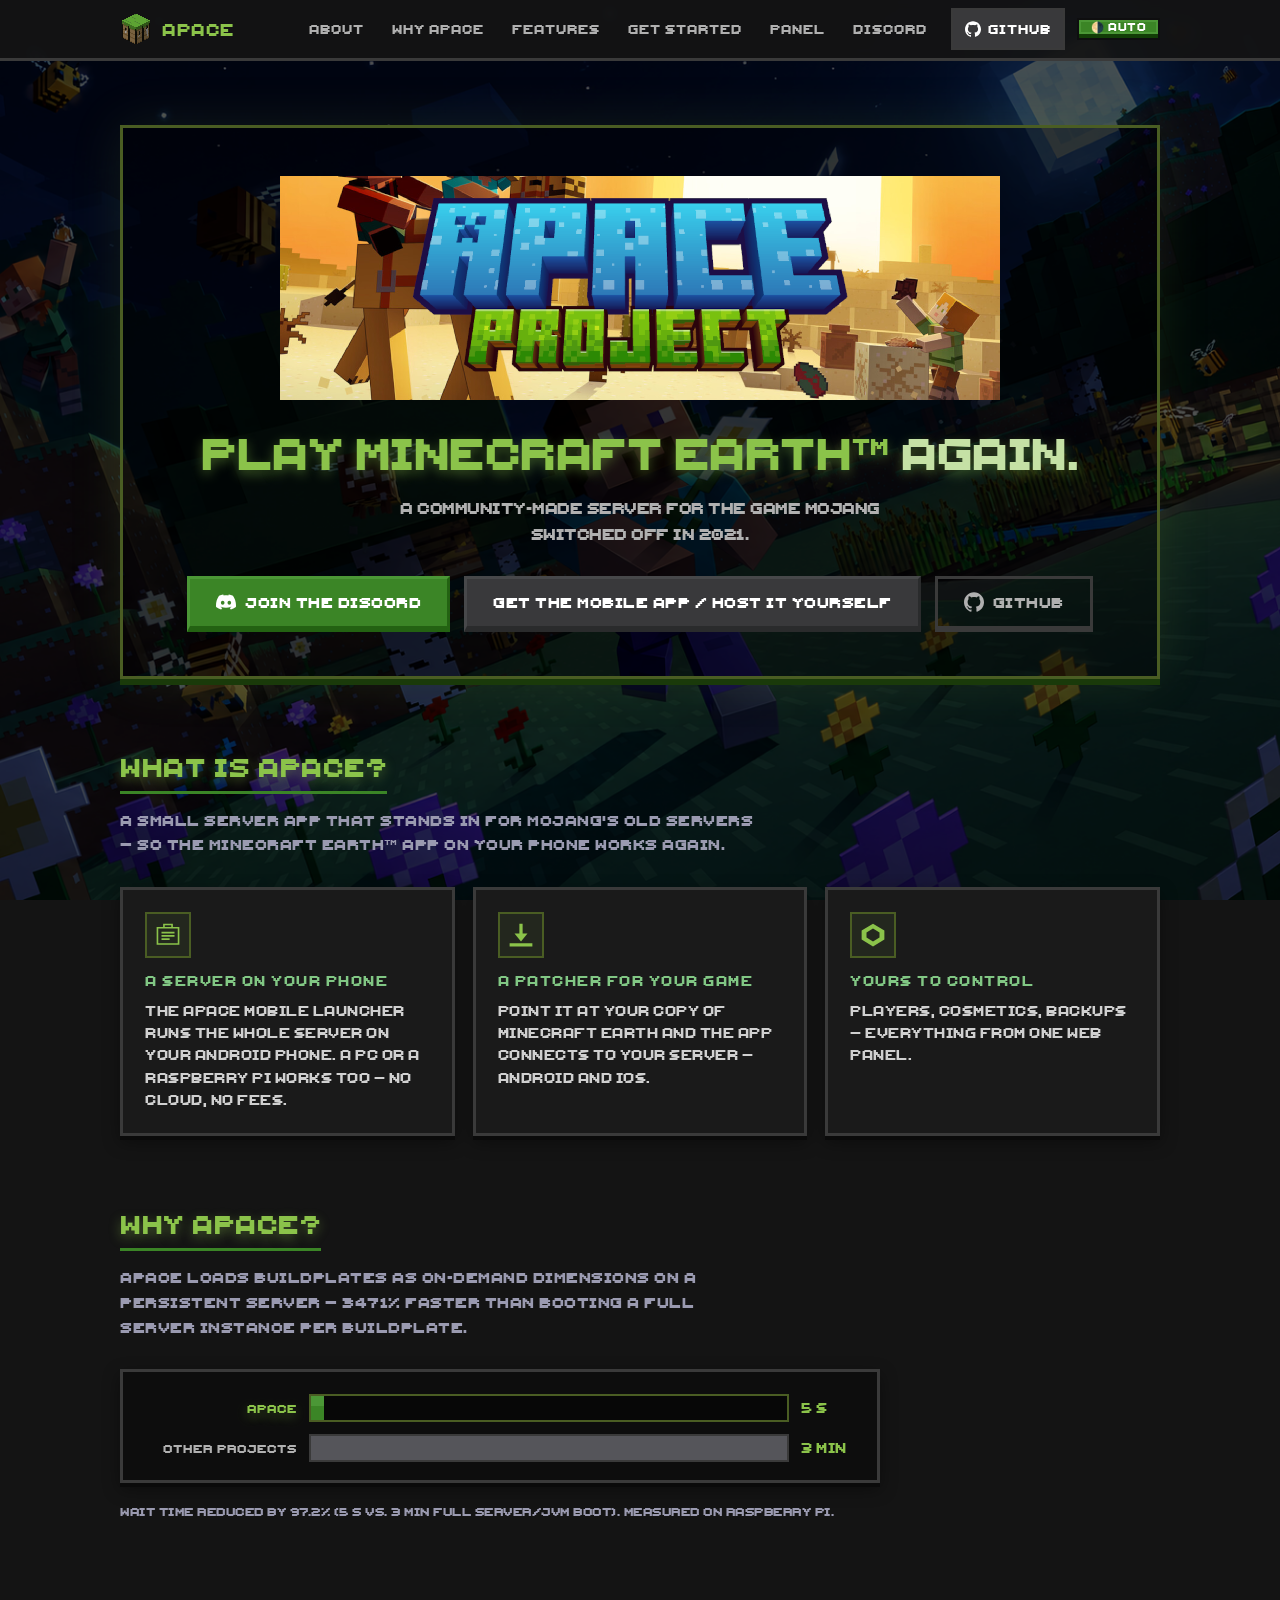
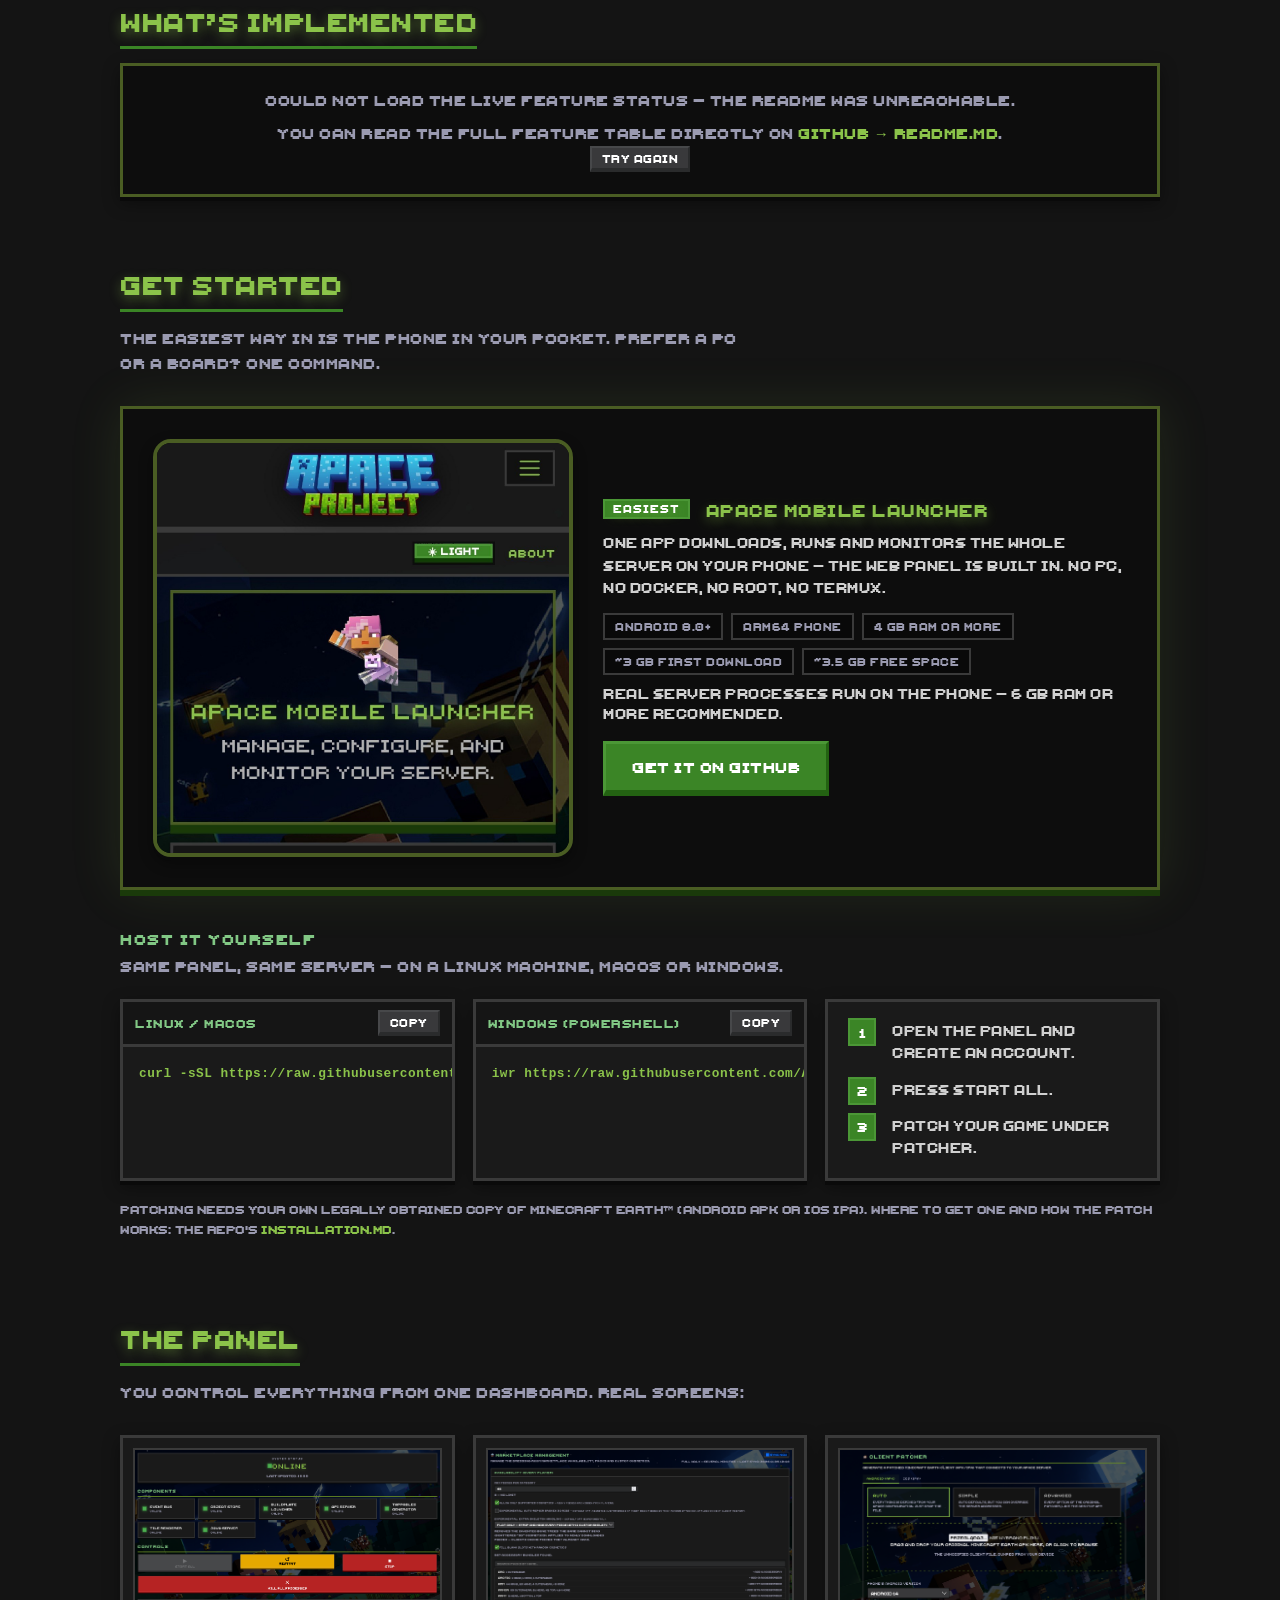
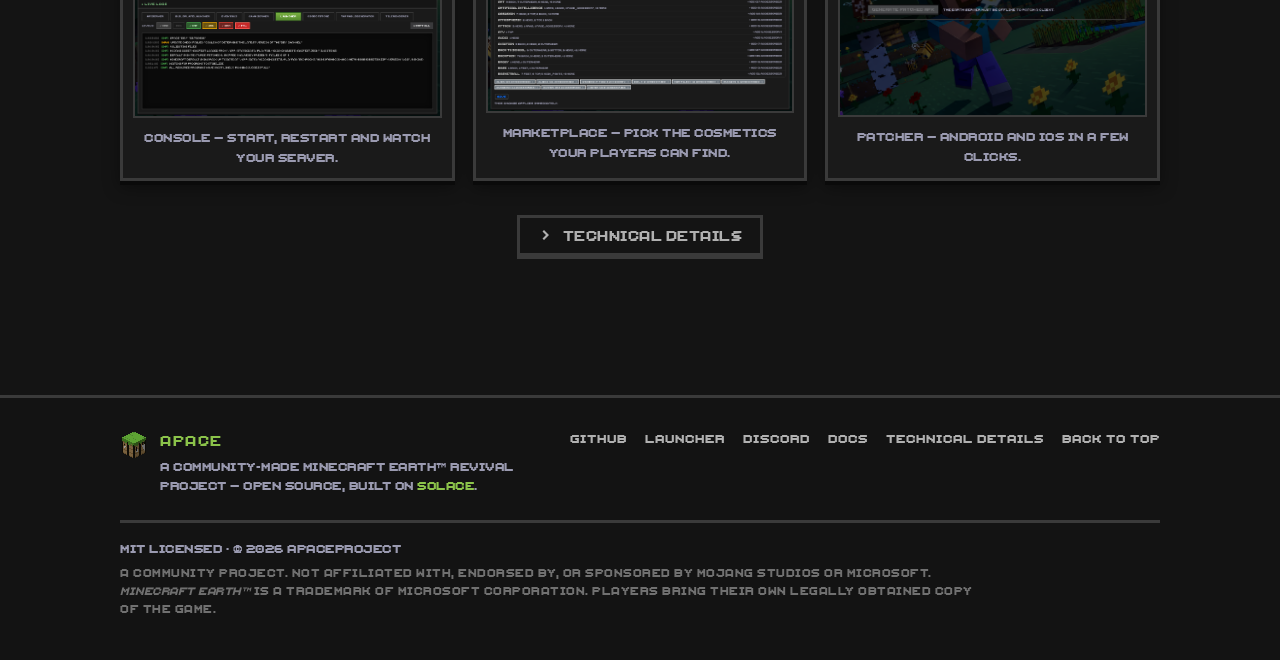
==== commit 23a8a20c: "seo: 'minecraft earth revival project' in keywords/description/footer" ====
--- a/index.html
+++ b/index.html
@@ -4,21 +4,21 @@
   <meta charset="utf-8">
   <meta name="viewport" content="width=device-width, initial-scale=1.0">
   <title>Apace — Self-Hosted Minecraft Earth Server (Android &amp; iOS)</title>
-  <meta name="description" content="Apace is a free, community-made, self-hosted Minecraft Earth™ server. Run your own private server on Android, a PC or a Raspberry Pi, patch your app and play again with friends.">
-  <meta name="keywords" content="minecraft earth, minecraft earth revival, minecraft earth server, minecraft earth private server, play minecraft earth, minecraft earth android, minecraft earth ios, minecraft earth apk, apace">
+  <meta name="description" content="Apace is a free, community-made Minecraft Earth™ revival project. Run your own private server on Android, a PC or a Raspberry Pi, patch your app and play again with friends.">
+  <meta name="keywords" content="minecraft earth, minecraft earth revival, minecraft earth revival project, minecraft earth server, minecraft earth private server, play minecraft earth, minecraft earth android, minecraft earth ios, minecraft earth apk, apace">
   <meta name="author" content="ApaceProject">
   <meta name="generator" content="hand-coded static site (no build system)">
   <link rel="canonical" href="https://apaceproject.github.io/">
   <link rel="icon" type="image/png" href="assets/Apace_Favicon.png">
   <meta property="og:title" content="Apace — Self-Hosted Minecraft Earth Server (Android &amp; iOS)">
-  <meta property="og:description" content="A free, community-made, self-hosted Minecraft Earth™ server. Run your own private server on Android, a PC or a Raspberry Pi, patch your app and play again with friends.">
+  <meta property="og:description" content="A free, community-made Minecraft Earth™ revival project. Run your own private server on Android, a PC or a Raspberry Pi, patch your app and play again with friends.">
   <meta property="og:type" content="website">
   <meta property="og:url" content="https://apaceproject.github.io/">
   <meta property="og:image" content="https://apaceproject.github.io/assets/Apace_Banner.png">
   <meta property="og:site_name" content="Apace">
   <meta name="twitter:card" content="summary_large_image">
   <meta name="twitter:title" content="Apace — Self-Hosted Minecraft Earth Server (Android &amp; iOS)">
-  <meta name="twitter:description" content="A free, community-made, self-hosted Minecraft Earth™ server. Run your own private server on Android, a PC or a Raspberry Pi, patch your app and play again with friends.">
+  <meta name="twitter:description" content="A free, community-made Minecraft Earth™ revival project. Run your own private server on Android, a PC or a Raspberry Pi, patch your app and play again with friends.">
   <meta name="twitter:image" content="https://apaceproject.github.io/assets/Apace_Banner.png">
   <!-- Theme colors follow the system: the default palette is the dark charcoal
        one, and the system-dark palette (html.dark / dusk jungle green) is what
@@ -428,7 +428,7 @@
         <img src="assets/Apace_Favicon_Compact.png" alt="" width="28" height="28">
         <div>
           <strong>Apace</strong>
-          <p>A community-made server for Minecraft Earth&trade; — open source, built on <a href="https://github.com/Earth-Restored/Solace" target="_blank" rel="noopener">Solace</a>.</p>
+          <p>A community-made Minecraft Earth&trade; revival project — open source, built on <a href="https://github.com/Earth-Restored/Solace" target="_blank" rel="noopener">Solace</a>.</p>
         </div>
       </div>
       <nav class="footer-links" aria-label="Footer">
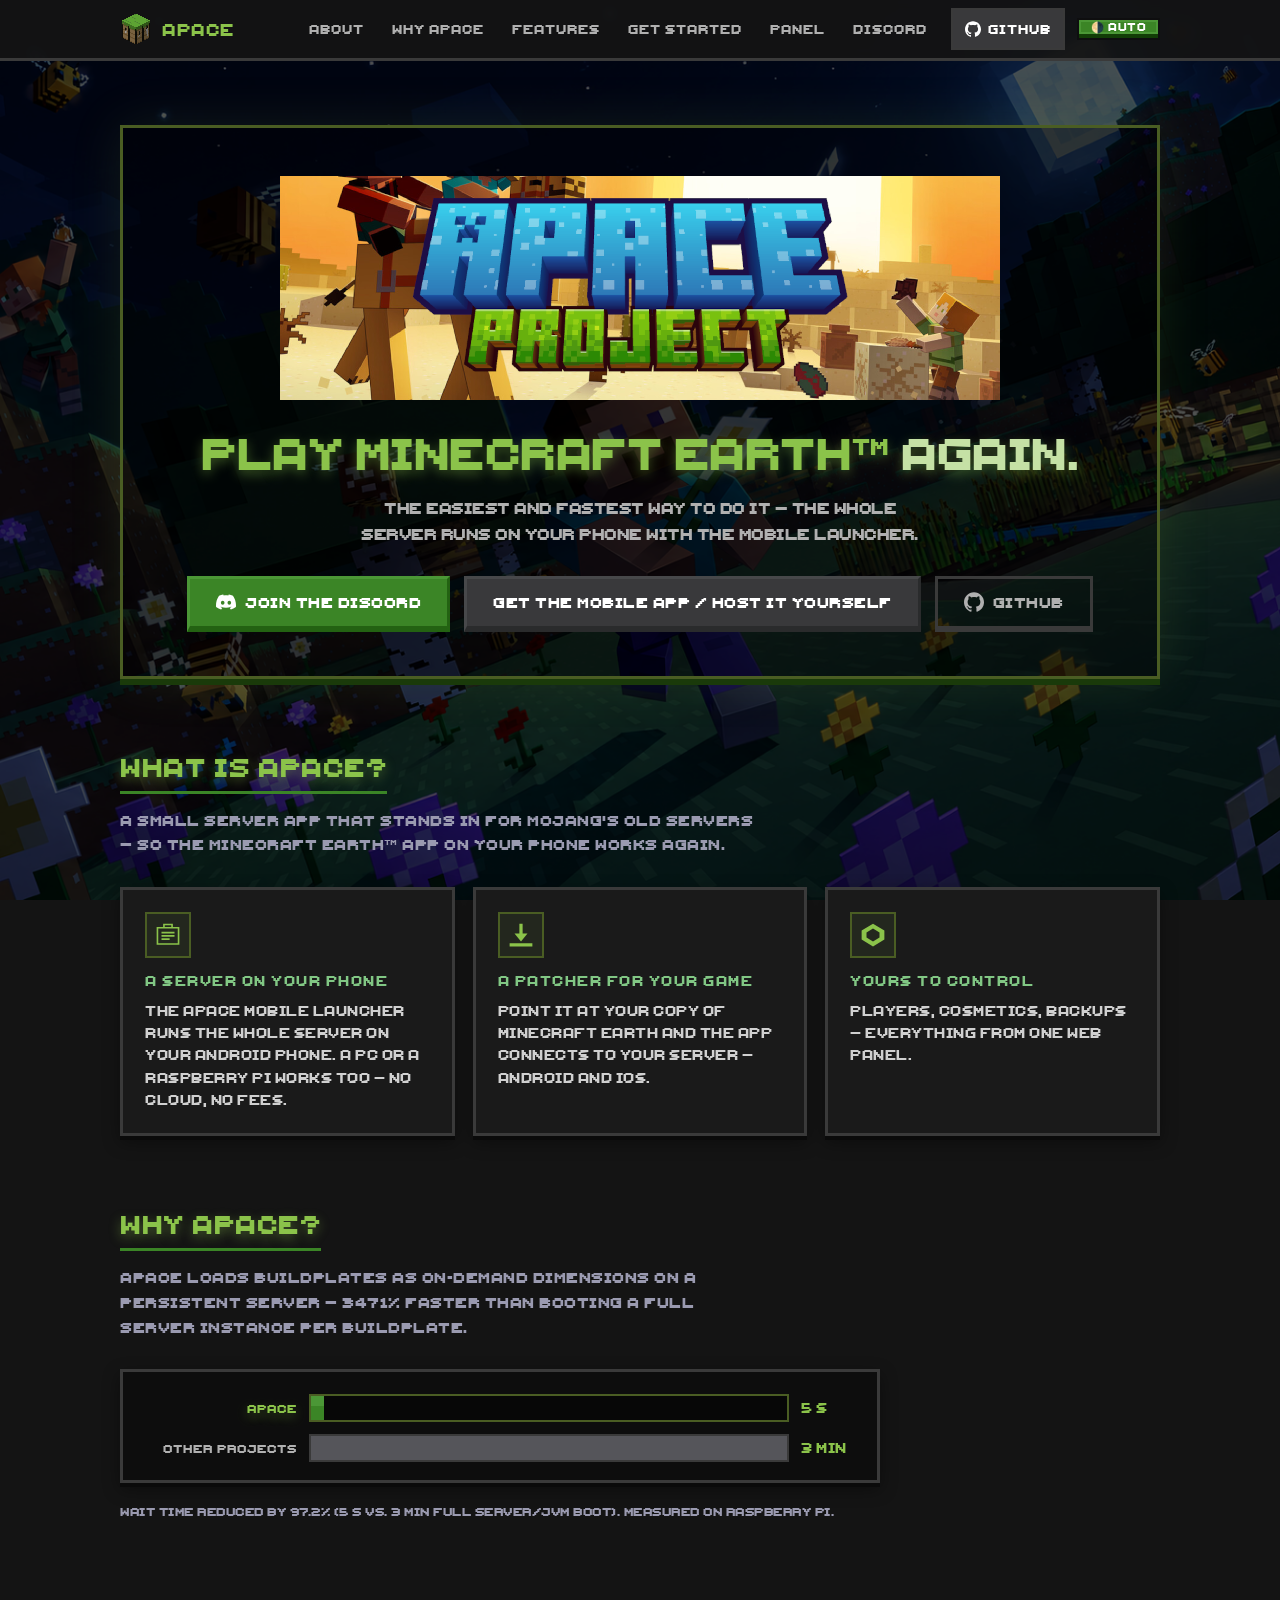
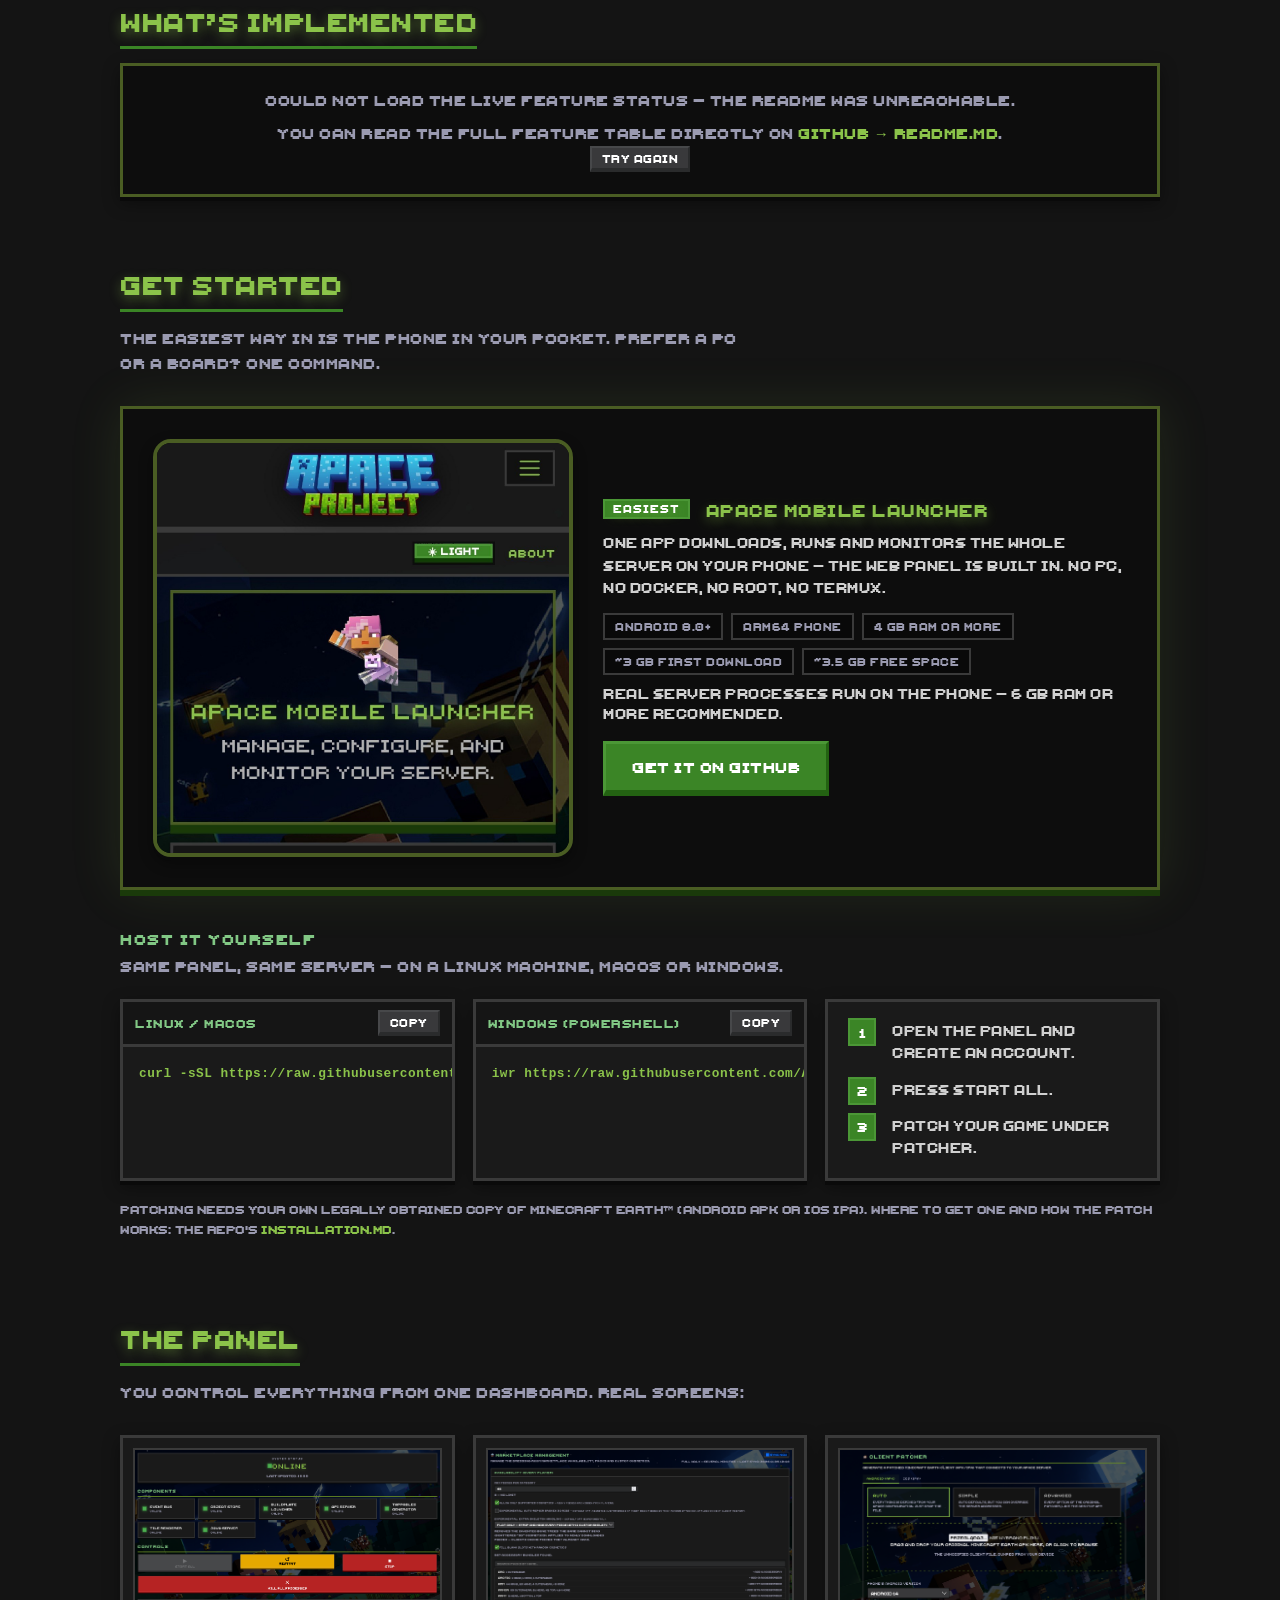
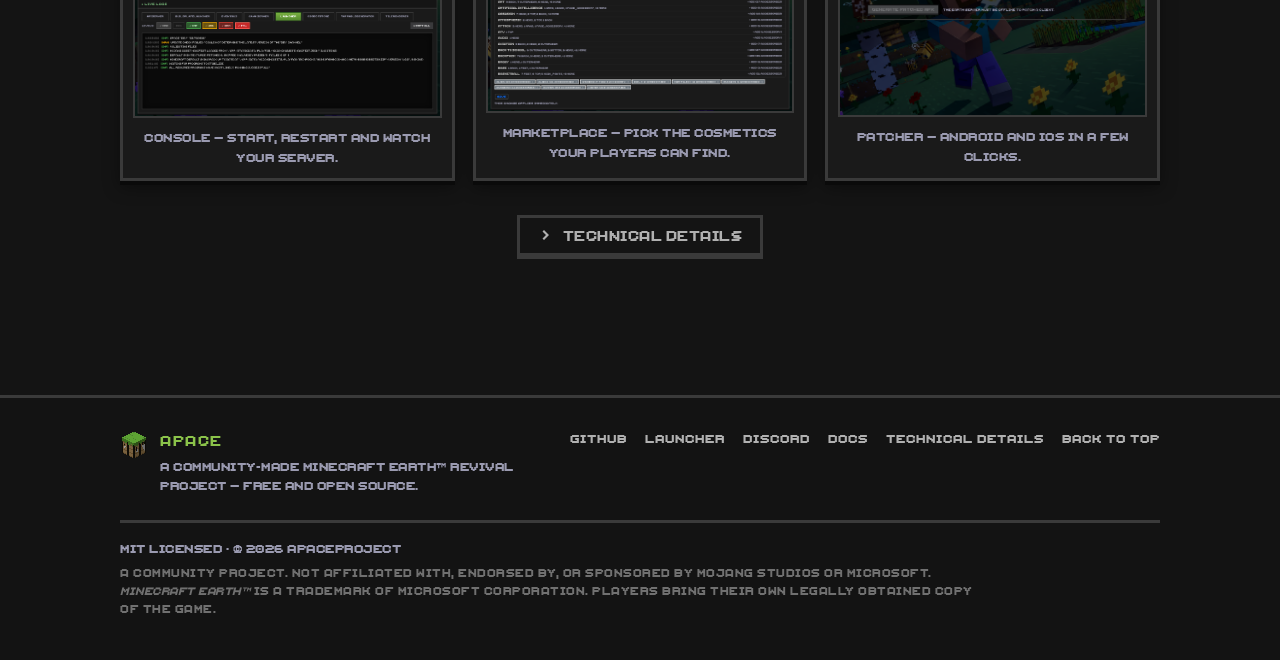
==== commit 1bb9d804: "site: drop all Solace mentions; reposition as the easiest and fastest way to play again (mobile laun" ====
--- a/index.html
+++ b/index.html
@@ -4,21 +4,21 @@
   <meta charset="utf-8">
   <meta name="viewport" content="width=device-width, initial-scale=1.0">
   <title>Apace — Self-Hosted Minecraft Earth Server (Android &amp; iOS)</title>
-  <meta name="description" content="Apace is a free, community-made Minecraft Earth™ revival project. Run your own private server on Android, a PC or a Raspberry Pi, patch your app and play again with friends.">
+  <meta name="description" content="Apace is the easiest and fastest way to play Minecraft Earth™ again — the whole server runs on your phone with the mobile launcher (a PC or Raspberry Pi works too).">
   <meta name="keywords" content="minecraft earth, minecraft earth revival, minecraft earth revival project, minecraft earth server, minecraft earth private server, play minecraft earth, minecraft earth android, minecraft earth ios, minecraft earth apk, apace">
   <meta name="author" content="ApaceProject">
   <meta name="generator" content="hand-coded static site (no build system)">
   <link rel="canonical" href="https://apaceproject.github.io/">
   <link rel="icon" type="image/png" href="assets/Apace_Favicon.png">
   <meta property="og:title" content="Apace — Self-Hosted Minecraft Earth Server (Android &amp; iOS)">
-  <meta property="og:description" content="A free, community-made Minecraft Earth™ revival project. Run your own private server on Android, a PC or a Raspberry Pi, patch your app and play again with friends.">
+  <meta property="og:description" content="The easiest and fastest way to play Minecraft Earth™ again — the whole server runs on your phone with the mobile launcher (a PC or Raspberry Pi works too).">
   <meta property="og:type" content="website">
   <meta property="og:url" content="https://apaceproject.github.io/">
   <meta property="og:image" content="https://apaceproject.github.io/assets/Apace_Banner.png">
   <meta property="og:site_name" content="Apace">
   <meta name="twitter:card" content="summary_large_image">
   <meta name="twitter:title" content="Apace — Self-Hosted Minecraft Earth Server (Android &amp; iOS)">
-  <meta name="twitter:description" content="A free, community-made Minecraft Earth™ revival project. Run your own private server on Android, a PC or a Raspberry Pi, patch your app and play again with friends.">
+  <meta name="twitter:description" content="The easiest and fastest way to play Minecraft Earth™ again — the whole server runs on your phone with the mobile launcher (a PC or Raspberry Pi works too).">
   <meta name="twitter:image" content="https://apaceproject.github.io/assets/Apace_Banner.png">
   <!-- Theme colors follow the system: the default palette is the dark charcoal
        one, and the system-dark palette (html.dark / dusk jungle green) is what
@@ -170,7 +170,8 @@
                alt="Apace banner artwork" width="2048" height="638" fetchpriority="high">
           <h1>Play Minecraft Earth&trade; <span class="glow">again.</span></h1>
           <p class="lead">
-            A community-made server for the game Mojang switched off in 2021.
+            The easiest and fastest way to do it — the whole server runs on
+            your phone with the mobile launcher.
           </p>
           <div class="hero-actions">
             <a class="btn btn-primary btn-lg" href="https://discord.gg/5K8HJukMSX" target="_blank" rel="noopener">
@@ -410,8 +411,7 @@
             </article>
             <article class="card">
               <h3>Open source</h3>
-              <p>MIT-licensed, community-driven, built on
-              <a href="https://github.com/Earth-Restored/Solace" target="_blank" rel="noopener">Solace</a>.
+              <p>MIT-licensed, community-driven.
               Third-party components (PRoot, Ubuntu, .NET, OpenJDK) stay under their
               own licenses.</p>
             </article>
@@ -428,7 +428,7 @@
         <img src="assets/Apace_Favicon_Compact.png" alt="" width="28" height="28">
         <div>
           <strong>Apace</strong>
-          <p>A community-made Minecraft Earth&trade; revival project — open source, built on <a href="https://github.com/Earth-Restored/Solace" target="_blank" rel="noopener">Solace</a>.</p>
+          <p>A community-made Minecraft Earth&trade; revival project — free and open source.</p>
         </div>
       </div>
       <nav class="footer-links" aria-label="Footer">
